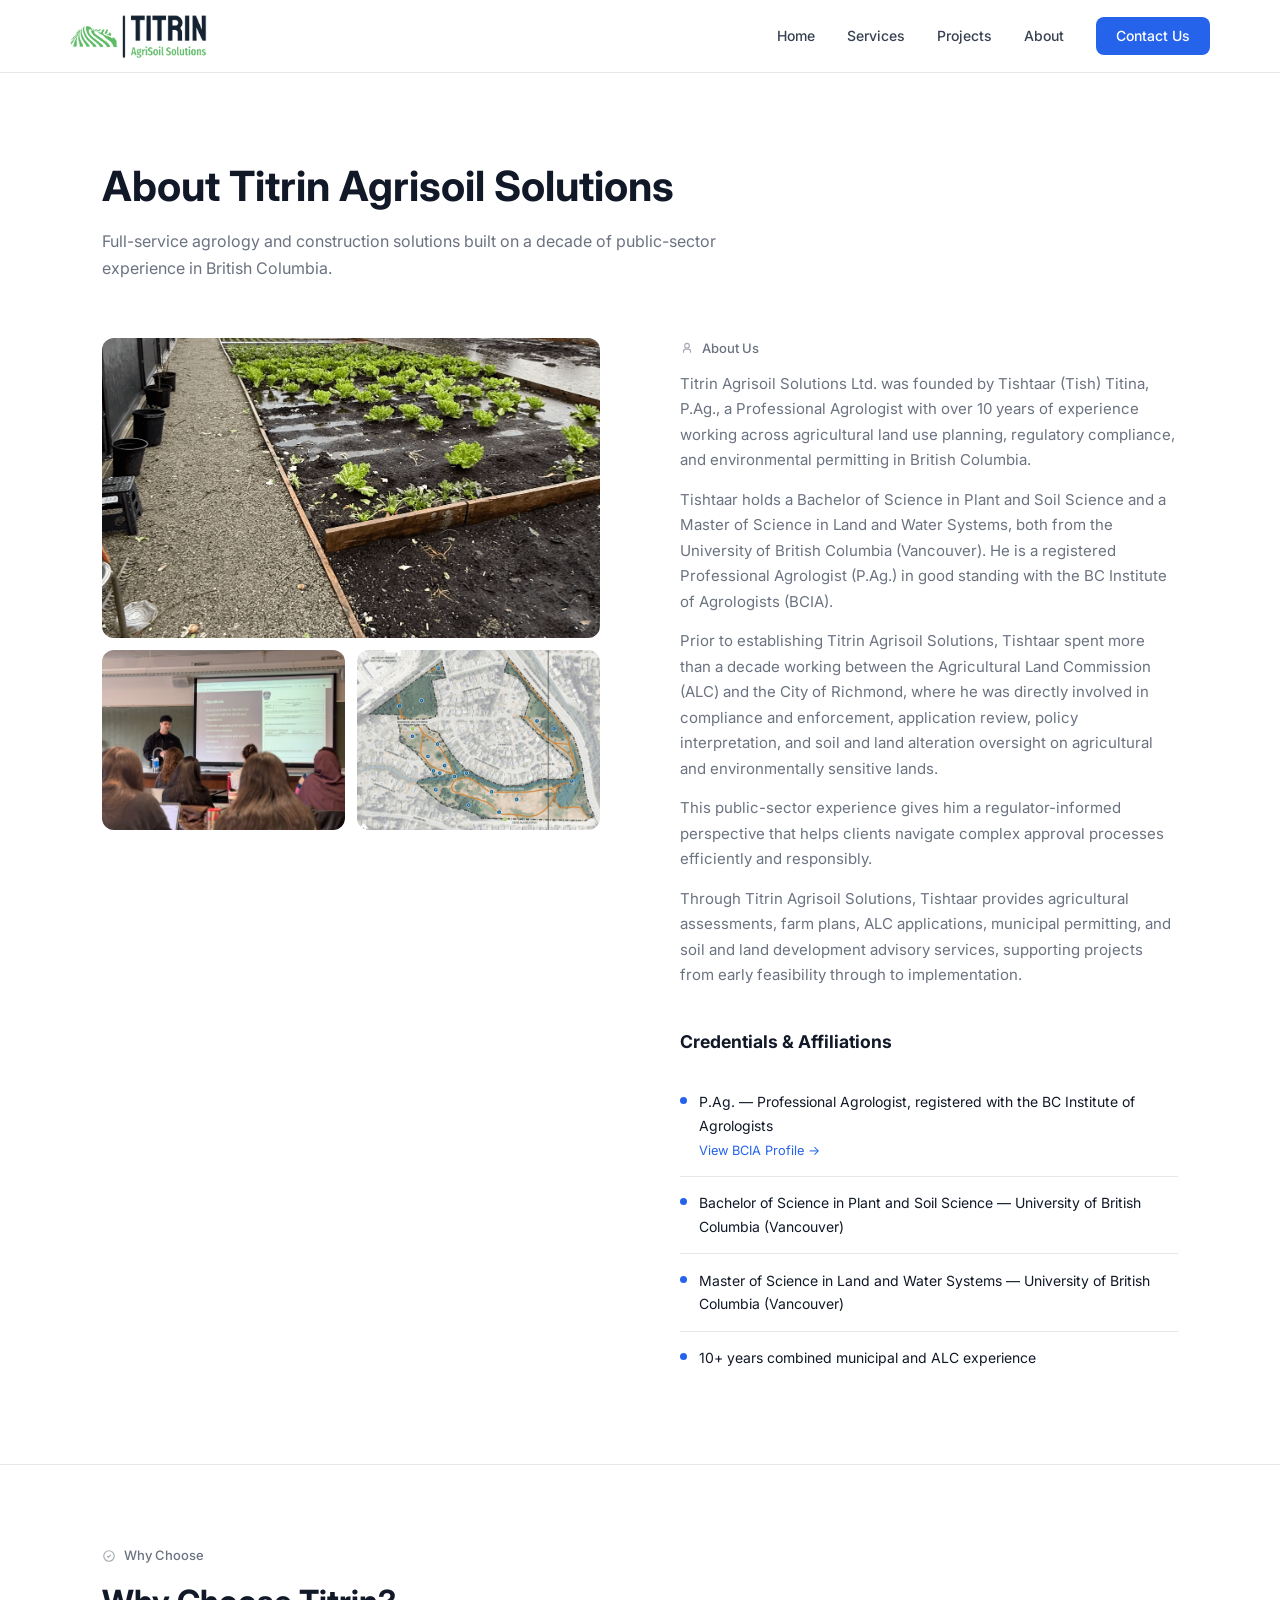
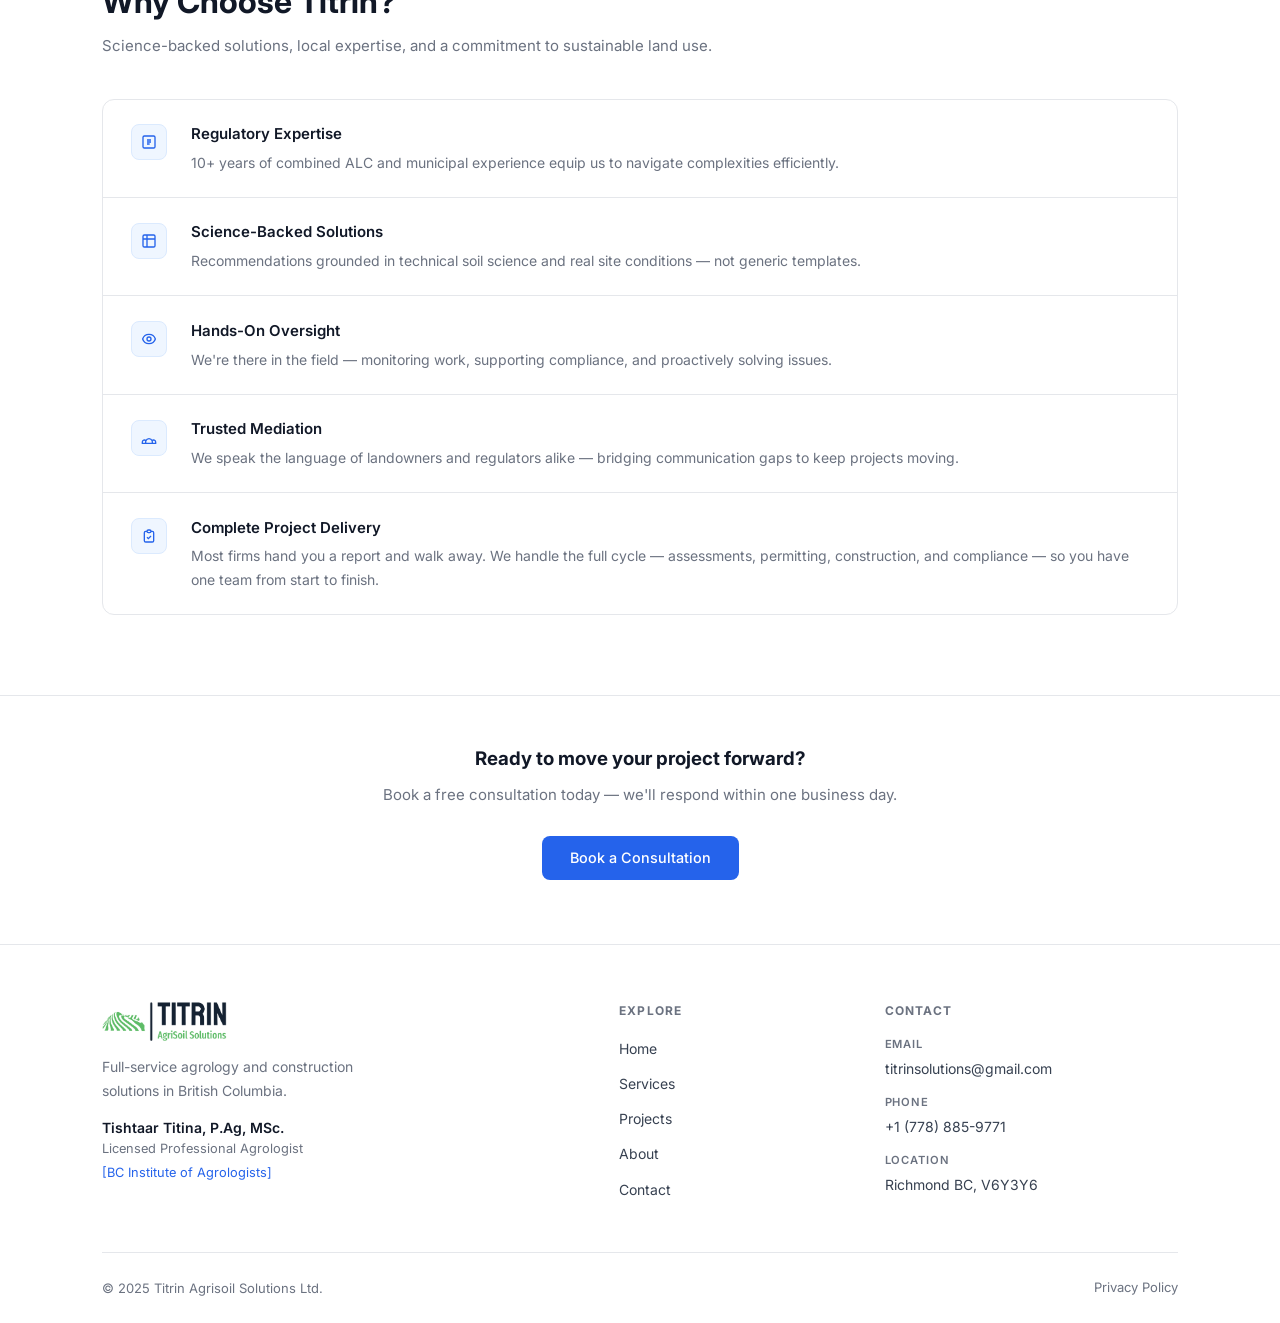
==== about.html @ f0609728 "Initial website build - faithful Framer recreation" ====
<!DOCTYPE html>
<html lang="en">
<head>
  <meta charset="UTF-8"/>
  <meta name="viewport" content="width=device-width, initial-scale=1.0"/>
  <title>About — Titrin Agrisoil Solutions</title>
  <meta name="description" content="Titrin Agrisoil Solutions was founded by Tishtaar (Tish) Titina, P.Ag. — a Professional Agrologist with 10+ years at the ALC and City of Richmond."/>
  <link rel="canonical" href="https://titrin.com/about"/>
  <link rel="stylesheet" href="styles/main.css"/>
  <link rel="icon" type="image/png" href="public/images/logo.png"/>
</head>
<body>

<nav class="nav-wrap">
  <div class="nav-inner">
    <a href="index.html" class="nav-logo"><img src="public/images/logo.png" alt="Titrin AgriSoil Solutions"/></a>
    <ul class="nav-links">
      <li><a href="index.html">Home</a></li>
      <li><a href="index.html#services">Services</a></li>
      <li><a href="projects.html">Projects</a></li>
      <li><a href="about.html">About</a></li>
      <li><a href="contact.html" class="btn-nav">Contact Us</a></li>
    </ul>
    <div class="hamburger" onclick="toggleNav()"><span></span><span></span><span></span></div>
  </div>
</nav>
<div class="mobile-nav" id="mobileNav">
  <button class="mobile-close" onclick="toggleNav()">✕</button>
  <a href="index.html" onclick="toggleNav()">Home</a>
  <a href="index.html#services" onclick="toggleNav()">Services</a>
  <a href="projects.html" onclick="toggleNav()">Projects</a>
  <a href="about.html" onclick="toggleNav()">About</a>
  <a href="contact.html" onclick="toggleNav()">Contact Us</a>
</div>

<section class="about-hero">
  <div class="container">
    <h1 class="fade-up" style="font-size:clamp(1.75rem,4vw,2.6rem);font-weight:700;margin-bottom:0.5rem;">About Titrin Agrisoil Solutions</h1>
    <p class="fade-up" style="font-size:1rem;max-width:640px;margin-bottom:3.5rem;">Full-service agrology and construction solutions built on a decade of public-sector experience in British Columbia.</p>
    <div class="about-grid">
      <div class="about-photos fade-up">
        <div class="aphoto-main"><img src="public/images/about-tish.png" alt="Tishtaar Titina presenting"/></div>
        <div class="aphoto-sub"><img src="public/images/about-field.webp" alt="Field agrology work"/></div>
        <div class="aphoto-sub"><img src="public/images/project-colwood.png" alt="Agricultural land assessment"/></div>
      </div>
      <div class="about-txt fade-up">
        <div class="section-label" style="margin-bottom:0.75rem;">
          <svg viewBox="0 0 24 24" fill="none" stroke="currentColor" stroke-width="2" style="width:14px;height:14px;"><circle cx="12" cy="8" r="4"/><path d="M6 20v-2a4 4 0 014-4h4a4 4 0 014 4v2"/></svg>
          About Us
        </div>
        <p>Titrin Agrisoil Solutions Ltd. was founded by Tishtaar (Tish) Titina, P.Ag., a Professional Agrologist with over 10 years of experience working across agricultural land use planning, regulatory compliance, and environmental permitting in British Columbia.</p>
        <p>Tishtaar holds a Bachelor of Science in Plant and Soil Science and a Master of Science in Land and Water Systems, both from the University of British Columbia (Vancouver). He is a registered Professional Agrologist (P.Ag.) in good standing with the BC Institute of Agrologists (BCIA).</p>
        <p>Prior to establishing Titrin Agrisoil Solutions, Tishtaar spent more than a decade working between the Agricultural Land Commission (ALC) and the City of Richmond, where he was directly involved in compliance and enforcement, application review, policy interpretation, and soil and land alteration oversight on agricultural and environmentally sensitive lands.</p>
        <p>This public-sector experience gives him a regulator-informed perspective that helps clients navigate complex approval processes efficiently and responsibly.</p>
        <p>Through Titrin Agrisoil Solutions, Tishtaar provides agricultural assessments, farm plans, ALC applications, municipal permitting, and soil and land development advisory services, supporting projects from early feasibility through to implementation.</p>
        <div class="cred-block">
          <h3>Credentials &amp; Affiliations</h3>
          <div class="cred-item"><div class="cred-dot"></div><div><p>P.Ag. — Professional Agrologist, registered with the BC Institute of Agrologists</p><a href="https://www.bcia.com/user/2788" target="_blank">View BCIA Profile →</a></div></div>
          <div class="cred-item"><div class="cred-dot"></div><p>Bachelor of Science in Plant and Soil Science — University of British Columbia (Vancouver)</p></div>
          <div class="cred-item"><div class="cred-dot"></div><p>Master of Science in Land and Water Systems — University of British Columbia (Vancouver)</p></div>
          <div class="cred-item"><div class="cred-dot"></div><p>10+ years combined municipal and ALC experience</p></div>
        </div>
      </div>
    </div>
  </div>
</section>

<!-- WHY CHOOSE -->
<section class="section why-bg" style="border-top:1px solid var(--border);">
  <div class="container">
    <div class="section-label fade-up"><svg viewBox="0 0 24 24" fill="none" stroke="currentColor" stroke-width="2" style="width:14px;height:14px;"><path d="M9 12l2 2 4-4m6 2a9 9 0 11-18 0 9 9 0 0118 0z"/></svg>Why Choose</div>
    <h2 class="fade-up" style="font-size:clamp(1.5rem,3vw,2rem);font-weight:700;margin-top:0.4rem;">Why Choose Titrin?</h2>
    <p class="fade-up" style="margin-top:0.4rem;">Science-backed solutions, local expertise, and a commitment to sustainable land use.</p>
    <div class="why-list fade-up">
      <div class="why-item"><div class="why-icon"><svg viewBox="0 0 24 24" fill="none" stroke="currentColor" stroke-width="2"><rect x="3" y="3" width="18" height="18" rx="2"/><path d="M9 9h6M9 12h6M9 15h4"/></svg></div><div><h3>Regulatory Expertise</h3><p>10+ years of combined ALC and municipal experience equip us to navigate complexities efficiently.</p></div></div>
      <div class="why-item"><div class="why-icon"><svg viewBox="0 0 24 24" fill="none" stroke="currentColor" stroke-width="2"><path d="M9 3H5a2 2 0 00-2 2v4m6-6h10a2 2 0 012 2v4M9 3v18m0 0h10a2 2 0 002-2V9M9 21H5a2 2 0 01-2-2V9m0 0h18"/></svg></div><div><h3>Science-Backed Solutions</h3><p>Recommendations grounded in technical soil science and real site conditions — not generic templates.</p></div></div>
      <div class="why-item"><div class="why-icon"><svg viewBox="0 0 24 24" fill="none" stroke="currentColor" stroke-width="2"><path d="M15 12a3 3 0 11-6 0 3 3 0 016 0z"/><path d="M2.458 12C3.732 7.943 7.523 5 12 5c4.478 0 8.268 2.943 9.542 7-1.274 4.057-5.064 7-9.542 7-4.477 0-8.268-2.943-9.542-7z"/></svg></div><div><h3>Hands-On Oversight</h3><p>We're there in the field — monitoring work, supporting compliance, and proactively solving issues.</p></div></div>
      <div class="why-item"><div class="why-icon"><svg viewBox="0 0 24 24" fill="none" stroke="currentColor" stroke-width="2"><path d="M17 20h5v-2a3 3 0 00-5.356-1.857M17 20H7m10 0v-2c0-.656-.126-1.283-.356-1.857M7 20H2v-2a3 3 0 015.356-1.857M7 20v-2c0-.656.126-1.283.356-1.857m0 0a5.002 5.002 0 019.288 0"/></svg></div><div><h3>Trusted Mediation</h3><p>We speak the language of landowners and regulators alike — bridging communication gaps to keep projects moving.</p></div></div>
      <div class="why-item"><div class="why-icon"><svg viewBox="0 0 24 24" fill="none" stroke="currentColor" stroke-width="2"><path d="M9 5H7a2 2 0 00-2 2v12a2 2 0 002 2h10a2 2 0 002-2V7a2 2 0 00-2-2h-2M9 5a2 2 0 002 2h2a2 2 0 002-2M9 5a2 2 0 012-2h2a2 2 0 012 2m-6 9l2 2 4-4"/></svg></div><div><h3>Complete Project Delivery</h3><p>Most firms hand you a report and walk away. We handle the full cycle — assessments, permitting, construction, and compliance — so you have one team from start to finish.</p></div></div>
    </div>
  </div>
</section>

<section class="section" style="padding-top:3rem;padding-bottom:4rem;text-align:center;border-top:1px solid var(--border);">
  <div class="container fade-up">
    <h3 style="font-weight:700;margin-bottom:0.5rem;">Ready to move your project forward?</h3>
    <p style="margin-bottom:1.75rem;">Book a free consultation today — we'll respond within one business day.</p>
    <a href="contact.html" class="btn btn-primary">Book a Consultation</a>
  </div>
</section>

<footer class="footer">
  <div class="container">
    <div class="footer-inner"><div class="footer-brand"><img src="public/images/logo.png" alt="Titrin" class="footer-logo"/><p>Full-service agrology and construction solutions in British Columbia.</p><div class="footer-name">Tishtaar Titina, P.Ag, MSc.</div><div class="footer-cred">Licensed Professional Agrologist</div><a href="https://www.bcia.com/user/2788" target="_blank" class="footer-bcia">[BC Institute of Agrologists]</a></div><div class="footer-col"><h4>Explore</h4><ul><li><a href="index.html">Home</a></li><li><a href="index.html#services">Services</a></li><li><a href="projects.html">Projects</a></li><li><a href="about.html">About</a></li><li><a href="contact.html">Contact</a></li></ul></div><div class="footer-col"><h4>Contact</h4><div class="footer-contact-item"><small>Email</small><a href="mailto:titrinsolutions@gmail.com">titrinsolutions@gmail.com</a></div><div class="footer-contact-item"><small>Phone</small><a href="tel:+17788859771">+1 (778) 885-9771</a></div><div class="footer-contact-item"><small>Location</small><span>Richmond BC, V6Y3Y6</span></div></div></div>
    <div class="footer-bottom"><p>© 2025 Titrin Agrisoil Solutions Ltd.</p><a href="privacy-policy.html">Privacy Policy</a></div>
  </div>
</footer>

<script>
function toggleNav(){document.getElementById('mobileNav').classList.toggle('open');}
const obs=new IntersectionObserver(e=>{e.forEach(el=>{if(el.isIntersecting){el.target.classList.add('in');obs.unobserve(el.target);}});},{threshold:0.07});
document.querySelectorAll('.fade-up').forEach(el=>obs.observe(el));
</script>
</body>
</html>
---- styles/main.css ----
@import url('https://fonts.googleapis.com/css2?family=Inter:wght@300;400;500;600;700&family=Playfair+Display:wght@600;700&display=swap');

*, *::before, *::after { box-sizing: border-box; margin: 0; padding: 0; }

:root {
  --blue:       #2563EB;
  --blue-light: #EFF6FF;
  --blue-mid:   #DBEAFE;
  --bg:         #FFFFFF;
  --bg2:        #F8F9FA;
  --bg3:        #F1F5F9;
  --border:     #E5E7EB;
  --text:       #111827;
  --muted:      #6B7280;
  --label:      #374151;
  --tag-dev:    #2563EB;
  --tag-ag:     #16A34A;
  --tag-rem:    #D97706;
  --tag-mun:    #7C3AED;
  --radius:     12px;
  --shadow:     0 1px 3px rgba(0,0,0,0.08), 0 1px 2px rgba(0,0,0,0.04);
  --shadow-nav: 0 2px 12px rgba(0,0,0,0.08);
  --max-w:      1140px;
  --font:       'Inter', system-ui, sans-serif;
  --font-serif: 'Playfair Display', Georgia, serif;
}

html { scroll-behavior: smooth; }
body { background: var(--bg); color: var(--text); font-family: var(--font); font-weight: 400; line-height: 1.6; -webkit-font-smoothing: antialiased; overflow-x: hidden; }
a { color: inherit; text-decoration: none; }
img { max-width: 100%; display: block; }
ul { list-style: none; }
p { color: var(--muted); font-size: 0.9375rem; line-height: 1.7; }

.container { max-width: var(--max-w); margin: 0 auto; padding: 0 2rem; }
.section { padding: 5rem 0; }

/* ── NAV ── */
.nav-wrap {
  position: sticky; top: 0; z-index: 200;
  padding: 0.875rem 1.5rem;
  background: rgba(255,255,255,0.9); backdrop-filter: blur(12px);
  border-bottom: 1px solid var(--border);
}
.nav-inner {
  max-width: var(--max-w); margin: 0 auto;
  display: flex; align-items: center; justify-content: space-between;
}
.nav-logo img { height: 44px; width: auto; }
.nav-links { display: flex; align-items: center; gap: 2rem; }
.nav-links a { font-size: 0.875rem; font-weight: 500; color: var(--label); transition: color .15s; }
.nav-links a:hover { color: var(--blue); }
.btn-nav {
  background: var(--blue); color: #fff !important;
  padding: 0.5rem 1.25rem; border-radius: 8px;
  font-size: 0.875rem; font-weight: 500;
  transition: background .15s, transform .15s;
  display: inline-flex; align-items: center; gap: 0.4rem;
}
.btn-nav:hover { background: #1D4ED8; transform: translateY(-1px); }

.hamburger { display: none; flex-direction: column; gap: 5px; cursor: pointer; padding: 4px; }
.hamburger span { display: block; width: 20px; height: 2px; background: var(--text); border-radius: 2px; }

.mobile-nav {
  display: none; position: fixed; inset: 0; z-index: 300;
  background: #fff; padding: 5rem 2rem 2rem;
  flex-direction: column; gap: 1.75rem;
  border-top: 1px solid var(--border);
}
.mobile-nav.open { display: flex; }
.mobile-nav a { font-size: 1.25rem; font-weight: 500; color: var(--text); }
.mobile-close { position: absolute; top: 1rem; right: 1.5rem; font-size: 1.5rem; cursor: pointer; background: none; border: none; color: var(--text); }

/* ── HERO ── */
.hero {
  position: relative;
  min-height: 92vh;
  display: flex; flex-direction: column;
  overflow: hidden;
}
.hero-img {
  position: absolute; inset: 0;
  width: 100%; height: 100%; object-fit: cover; object-position: center 30%;
  z-index: 0;
}
.hero-overlay {
  position: absolute; inset: 0; z-index: 1;
  background: linear-gradient(
    180deg,
    rgba(255,255,255,0.92) 0%,
    rgba(255,255,255,0.75) 30%,
    rgba(255,255,255,0.1) 60%,
    rgba(0,0,0,0.15) 100%
  );
}
.hero-content {
  position: relative; z-index: 2;
  text-align: center;
  padding: 5rem 1.5rem 3rem;
  max-width: 760px; margin: 0 auto;
}
.hero-content h1 {
  font-size: clamp(2rem, 4.5vw, 3.25rem);
  font-weight: 700; color: var(--text);
  line-height: 1.18; margin-bottom: 1rem;
  letter-spacing: -0.02em;
}
.hero-content p {
  font-size: 1.0625rem; color: #374151;
  max-width: 560px; margin: 0 auto 2.5rem;
}
.hero-logos {
  position: relative; z-index: 2;
  display: flex; align-items: center; justify-content: center;
  gap: 2rem; padding: 0 1.5rem 2rem;
  flex-wrap: wrap;
}
.hero-logos img { height: 28px; width: auto; object-fit: contain; }
.hero-logos .sep { color: #CBD5E1; font-size: 1.25rem; }
.hero-cta-wrap {
  position: relative; z-index: 2;
  margin-top: auto; padding-bottom: 3rem;
  display: flex; justify-content: center;
}

/* ── BUTTONS ── */
.btn {
  display: inline-flex; align-items: center; gap: 0.4rem;
  padding: 0.65rem 1.75rem; border-radius: 8px;
  font-family: var(--font); font-size: 0.9rem; font-weight: 500;
  cursor: pointer; border: none; transition: all .15s;
}
.btn-primary { background: var(--blue); color: #fff; }
.btn-primary:hover { background: #1D4ED8; transform: translateY(-1px); box-shadow: 0 4px 12px rgba(37,99,235,0.35); }
.btn-outline { background: transparent; color: var(--text); border: 1px solid var(--border); }
.btn-outline:hover { border-color: var(--blue); color: var(--blue); }

/* ── WHO WE HELP / SECTION LABELS ── */
.section-label {
  display: flex; align-items: center; gap: 0.5rem;
  font-size: 0.8125rem; font-weight: 500; color: var(--muted);
  margin-bottom: 0.6rem;
}
.section-label svg { width: 14px; height: 14px; opacity: 0.6; }

.who-section { padding: 3.5rem 0 2rem; }
.who-section p { font-size: 0.9375rem; max-width: 680px; }

/* ── SERVICES ── */
.services-grid {
  display: grid; grid-template-columns: repeat(3, 1fr); gap: 1.25rem;
  margin-top: 2.5rem;
}
.svc-card {
  background: var(--bg2); border: 1px solid var(--border);
  border-radius: var(--radius); padding: 1.75rem;
  display: flex; flex-direction: column;
  transition: box-shadow .2s, transform .2s;
}
.svc-card:hover { box-shadow: var(--shadow-nav); transform: translateY(-2px); }
.svc-card h3 { font-size: 1rem; font-weight: 600; color: var(--text); margin-bottom: 0.6rem; }
.svc-card p { font-size: 0.875rem; flex: 1; }
.svc-del {
  margin-top: 1.25rem;
  display: flex; align-items: center; justify-content: space-between;
  background: #fff; border: 1px solid var(--border); border-radius: 6px;
  padding: 0.45rem 0.85rem;
  font-size: 0.8125rem; font-weight: 500; color: var(--label);
  cursor: pointer; transition: background .15s;
}
.svc-del:hover { background: var(--bg2); }
.svc-del-arrow { font-size: 0.7rem; color: var(--muted); }

/* ── WHY CHOOSE ── */
.why-bg { background: var(--bg); }
.why-list {
  display: flex; flex-direction: column;
  border: 1px solid var(--border); border-radius: var(--radius);
  overflow: hidden; margin-top: 2.5rem;
}
.why-item {
  display: grid; grid-template-columns: 44px 1fr;
  gap: 1rem; align-items: start;
  padding: 1.4rem 1.75rem;
  border-bottom: 1px solid var(--border);
  transition: background .15s;
}
.why-item:last-child { border-bottom: none; }
.why-item:hover { background: var(--bg2); }
.why-icon {
  width: 36px; height: 36px; border-radius: 8px;
  background: var(--blue-light); border: 1px solid var(--blue-mid);
  display: flex; align-items: center; justify-content: center;
  flex-shrink: 0; margin-top: 0.15rem;
}
.why-icon svg { width: 16px; height: 16px; color: var(--blue); }
.why-item h3 { font-size: 0.9375rem; font-weight: 600; color: var(--text); margin-bottom: 0.3rem; }
.why-item p { font-size: 0.875rem; }

/* ── PROJECTS ── */
.proj-header { display: flex; justify-content: space-between; align-items: flex-end; margin-bottom: 2.5rem; }
.proj-grid { display: grid; grid-template-columns: repeat(3, 1fr); gap: 1.25rem; }
.proj-card {
  background: var(--bg); border: 1px solid var(--border); border-radius: var(--radius);
  overflow: hidden; transition: box-shadow .2s, transform .2s; cursor: pointer;
}
.proj-card:hover { box-shadow: var(--shadow-nav); transform: translateY(-2px); }
.proj-img-wrap { overflow: hidden; height: 200px; }
.proj-img { width: 100%; height: 100%; object-fit: cover; transition: transform .4s; }
.proj-card:hover .proj-img { transform: scale(1.04); }
.proj-body { padding: 1.25rem; }
.proj-client { font-size: 0.75rem; font-weight: 600; color: var(--muted); text-transform: uppercase; letter-spacing: 0.06em; margin-bottom: 0.2rem; }
.proj-body h3 { font-size: 0.9375rem; font-weight: 600; color: var(--text); margin-bottom: 0.5rem; }
.proj-body p { font-size: 0.8125rem; line-height: 1.6; }
.proj-tag {
  display: inline-block; margin-top: 0.75rem;
  font-size: 0.6875rem; font-weight: 600; letter-spacing: 0.05em; text-transform: uppercase;
  padding: 0.2rem 0.65rem; border-radius: 100px;
}
.tag-dev { background: #DBEAFE; color: #1D4ED8; }
.tag-ag  { background: #DCFCE7; color: #15803D; }
.tag-rem { background: #FEF3C7; color: #B45309; }
.tag-mun { background: #EDE9FE; color: #6D28D9; }
.view-all-link {
  display: flex; align-items: center; justify-content: center;
  gap: 0.3rem; margin-top: 2.5rem;
  font-size: 0.9rem; font-weight: 500; color: var(--blue);
  padding: 0.65rem 0; border-top: 1px solid var(--border);
  transition: gap .15s;
}
.view-all-link:hover { gap: 0.6rem; }

/* ── STEPS ── */
.steps-bg { background: var(--bg); }
.steps-section { text-align: center; }
.steps-section h2 { font-family: var(--font-serif); font-size: clamp(1.6rem, 3vw, 2.2rem); font-weight: 700; margin-bottom: 0.5rem; }
.steps-grid {
  display: grid; grid-template-columns: repeat(3, 1fr); gap: 2rem;
  margin: 3rem 0 3.5rem; position: relative;
}
.steps-grid::before {
  content: ''; position: absolute; top: 35px;
  left: calc(16.7% + 20px); right: calc(16.7% + 20px);
  height: 1px; background: var(--border); z-index: 0;
}
.step { display: flex; flex-direction: column; align-items: center; position: relative; z-index: 1; padding: 0 0.5rem; }
.step-icon {
  width: 70px; height: 70px; border-radius: 50%;
  background: var(--blue-light); border: 1px solid var(--blue-mid);
  display: flex; align-items: center; justify-content: center;
  margin-bottom: 1.25rem; flex-shrink: 0;
}
.step-icon svg { width: 28px; height: 28px; color: var(--blue); }
.step h3 { font-size: 0.9375rem; font-weight: 600; color: var(--text); margin-bottom: 0.4rem; }
.step p { font-size: 0.875rem; }
.cta-row { text-align: center; }
.cta-row em { display: block; font-style: italic; font-size: 0.9375rem; color: var(--muted); margin-bottom: 0.5rem; }
.cta-row p { display: inline; font-size: 0.9rem; margin-right: 0.4rem; }

/* ── FOOTER ── */
.footer {
  background: var(--bg); border-top: 1px solid var(--border);
  padding: 3.5rem 0 1.5rem;
}
.footer-inner { display: grid; grid-template-columns: 2.2fr 1fr 1.4fr; gap: 3.5rem; margin-bottom: 2.5rem; }
.footer-logo { height: 40px; margin-bottom: 0.9rem; }
.footer-brand p { font-size: 0.875rem; max-width: 260px; margin-bottom: 0.9rem; }
.footer-name { font-size: 0.875rem; font-weight: 600; color: var(--text); }
.footer-cred { font-size: 0.8rem; color: var(--muted); }
.footer-bcia { font-size: 0.8rem; color: var(--blue); display: block; margin-top: 0.2rem; }
.footer-col h4 { font-size: 0.75rem; font-weight: 700; text-transform: uppercase; letter-spacing: 0.1em; color: var(--muted); margin-bottom: 1rem; }
.footer-col li { margin-bottom: 0.6rem; }
.footer-col li a { font-size: 0.875rem; color: var(--label); transition: color .15s; }
.footer-col li a:hover { color: var(--blue); }
.footer-contact-item { margin-bottom: 0.75rem; }
.footer-contact-item small { font-size: 0.7rem; text-transform: uppercase; letter-spacing: 0.08em; color: var(--muted); font-weight: 600; display: block; margin-bottom: 0.15rem; }
.footer-contact-item a, .footer-contact-item span { font-size: 0.875rem; color: var(--label); }
.footer-bottom { padding-top: 1.5rem; border-top: 1px solid var(--border); display: flex; justify-content: space-between; align-items: center; }
.footer-bottom p { font-size: 0.8125rem; color: var(--muted); }
.footer-bottom a { font-size: 0.8125rem; color: var(--muted); transition: color .15s; }
.footer-bottom a:hover { color: var(--blue); }

/* ── PAGE HERO (Projects) ── */
.page-hero {
  position: relative; height: 320px;
  display: flex; align-items: center; justify-content: center;
  overflow: hidden; text-align: center;
}
.page-hero img { position: absolute; inset: 0; width: 100%; height: 100%; object-fit: cover; object-position: center 40%; }
.page-hero-ov { position: absolute; inset: 0; background: rgba(0,0,0,0.52); }
.page-hero-txt { position: relative; z-index: 2; padding: 0 1.5rem; }
.page-hero-txt h1 { font-size: clamp(1.8rem, 4vw, 2.8rem); font-weight: 700; color: #fff; margin-bottom: 0.6rem; }
.page-hero-txt p { color: rgba(255,255,255,0.75); max-width: 600px; margin: 0 auto; }

/* ── PROJECTS PAGE FULL LIST ── */
.proj-list { display: flex; flex-direction: column; gap: 0; }
.proj-full {
  display: grid; grid-template-columns: 420px 1fr; gap: 3rem; align-items: start;
  padding: 3rem 0; border-bottom: 1px solid var(--border);
}
.proj-full:first-child { padding-top: 0; }
.proj-full:last-child { border-bottom: none; }
.proj-full-img { border-radius: var(--radius); overflow: hidden; }
.proj-full-img img { width: 100%; height: 300px; object-fit: cover; }
.proj-full-body .proj-tag { margin-bottom: 0.75rem; margin-top: 0; }
.proj-full-body h2 { font-size: 1.4rem; font-weight: 700; color: var(--text); margin-bottom: 0.75rem; }
.proj-full-body > p { margin-bottom: 1.25rem; }
.proj-role-label { font-size: 0.75rem; font-weight: 700; text-transform: uppercase; letter-spacing: 0.1em; color: var(--muted); margin-bottom: 0.4rem; display: block; margin-top: 1rem; }
.proj-role-text { font-size: 0.875rem; color: var(--muted); margin-bottom: 0; }
.proj-del-label { font-size: 0.75rem; font-weight: 700; text-transform: uppercase; letter-spacing: 0.1em; color: var(--muted); margin: 1rem 0 0.5rem; display: block; }
.del-list li { font-size: 0.8125rem; color: var(--muted); padding: 0.3rem 0 0.3rem 1rem; border-bottom: 1px solid var(--border); position: relative; }
.del-list li::before { content: '—'; position: absolute; left: 0; color: var(--blue); font-size: 0.7rem; top: 0.38rem; }

/* ── ABOUT ── */
.about-hero { padding: 5rem 0; }
.about-grid { display: grid; grid-template-columns: 1fr 1fr; gap: 5rem; align-items: start; }
.about-photos { display: grid; grid-template-columns: 1fr 1fr; gap: 0.75rem; }
.aphoto-main { grid-column: span 2; border-radius: var(--radius); overflow: hidden; }
.aphoto-main img { width: 100%; height: 300px; object-fit: cover; }
.aphoto-sub { border-radius: var(--radius); overflow: hidden; }
.aphoto-sub img { width: 100%; height: 180px; object-fit: cover; }
.about-txt h1 { font-size: clamp(1.75rem, 3.5vw, 2.5rem); font-weight: 700; margin-bottom: 1.25rem; line-height: 1.2; }
.about-txt p { margin-bottom: 0.875rem; }
.cred-block { margin-top: 2.5rem; }
.cred-block h3 { font-size: 1.1rem; font-weight: 700; margin-bottom: 1.25rem; }
.cred-item { display: flex; gap: 0.75rem; align-items: flex-start; padding: 0.9rem 0; border-bottom: 1px solid var(--border); }
.cred-item:last-child { border-bottom: none; }
.cred-dot { width: 7px; height: 7px; border-radius: 50%; background: var(--blue); margin-top: 0.45rem; flex-shrink: 0; }
.cred-item p { font-size: 0.875rem; color: var(--text); margin: 0; }
.cred-item a { color: var(--blue); font-size: 0.8rem; display: block; margin-top: 0.2rem; }

/* ── CONTACT ── */
.contact-pg { padding: 5rem 0; }
.contact-hero-row { display: grid; grid-template-columns: 1fr 1fr; gap: 4rem; align-items: start; margin-bottom: 4rem; }
.contact-hero-txt h1 { font-size: clamp(1.75rem, 3vw, 2.4rem); font-weight: 700; margin-bottom: 0.75rem; }
.contact-hero-txt p { font-size: 0.9375rem; }
.contact-hero-img { border-radius: var(--radius); overflow: hidden; }
.contact-hero-img img { width: 100%; height: 280px; object-fit: cover; }
.contact-form-row { display: grid; grid-template-columns: 1fr 1fr; gap: 4rem; align-items: start; }
.contact-form-side h2 { font-size: 1.2rem; font-weight: 700; margin-bottom: 0.4rem; }
.contact-form-side > p { margin-bottom: 1.75rem; font-size: 0.875rem; }
.fg { margin-bottom: 0.875rem; }
.fg input, .fg textarea, .fg select {
  width: 100%; padding: 0.7rem 0.9rem;
  background: var(--bg2); border: 1px solid var(--border);
  border-radius: 7px; color: var(--text);
  font-family: var(--font); font-size: 0.875rem;
  transition: border-color .15s;
  appearance: none;
}
.fg input:focus, .fg textarea:focus, .fg select:focus { outline: none; border-color: var(--blue); background: #fff; }
.fg textarea { height: 100px; resize: vertical; }
.fg input::placeholder, .fg textarea::placeholder { color: #9CA3AF; }
.fg select option { background: #fff; }
.contact-info-side h2 { font-size: 1.2rem; font-weight: 700; margin-bottom: 1.5rem; }
.contact-info-side > p { margin-bottom: 1.5rem; font-size: 0.875rem; }
.cmeth {
  display: flex; align-items: center; gap: 1rem;
  padding: 1rem 1.1rem; border: 1px solid var(--border);
  border-radius: var(--radius); margin-bottom: 0.75rem;
  transition: border-color .15s;
}
.cmeth:hover { border-color: var(--blue); }
.cmeth-icon {
  width: 36px; height: 36px; border-radius: 8px;
  background: var(--blue-light); border: 1px solid var(--blue-mid);
  display: flex; align-items: center; justify-content: center; flex-shrink: 0;
}
.cmeth-icon svg { width: 16px; height: 16px; color: var(--blue); }
.cmeth-info small { font-size: 0.7rem; text-transform: uppercase; letter-spacing: 0.08em; color: var(--muted); font-weight: 600; display: block; }
.cmeth-info p { font-size: 0.9rem; color: var(--text); margin: 0.1rem 0 0.25rem; }
.cmeth-info a { font-size: 0.8rem; color: var(--blue); }

/* ── FADE-IN ── */
.fade-up { opacity: 0; transform: translateY(20px); transition: opacity .55s ease, transform .55s ease; }
.fade-up.in { opacity: 1; transform: none; }

/* ── RESPONSIVE ── */
@media (max-width: 1024px) {
  .services-grid { grid-template-columns: 1fr 1fr; }
  .proj-grid { grid-template-columns: 1fr 1fr; }
  .proj-full { grid-template-columns: 1fr; }
  .proj-full-img img { height: 240px; }
  .footer-inner { grid-template-columns: 1fr 1fr; gap: 2rem; }
  .about-grid { grid-template-columns: 1fr; gap: 3rem; }
  .contact-form-row { grid-template-columns: 1fr; }
  .contact-hero-row { grid-template-columns: 1fr; }
}

@media (max-width: 768px) {
  .nav-links { display: none; }
  .hamburger { display: flex; }
  .services-grid { grid-template-columns: 1fr; }
  .proj-grid { grid-template-columns: 1fr; }
  .steps-grid { grid-template-columns: 1fr; }
  .steps-grid::before { display: none; }
  .footer-inner { grid-template-columns: 1fr; }
  .footer-bottom { flex-direction: column; gap: 0.5rem; text-align: center; }
  .proj-header { flex-direction: column; align-items: flex-start; gap: 1rem; }
  .page-hero { height: 240px; }
}
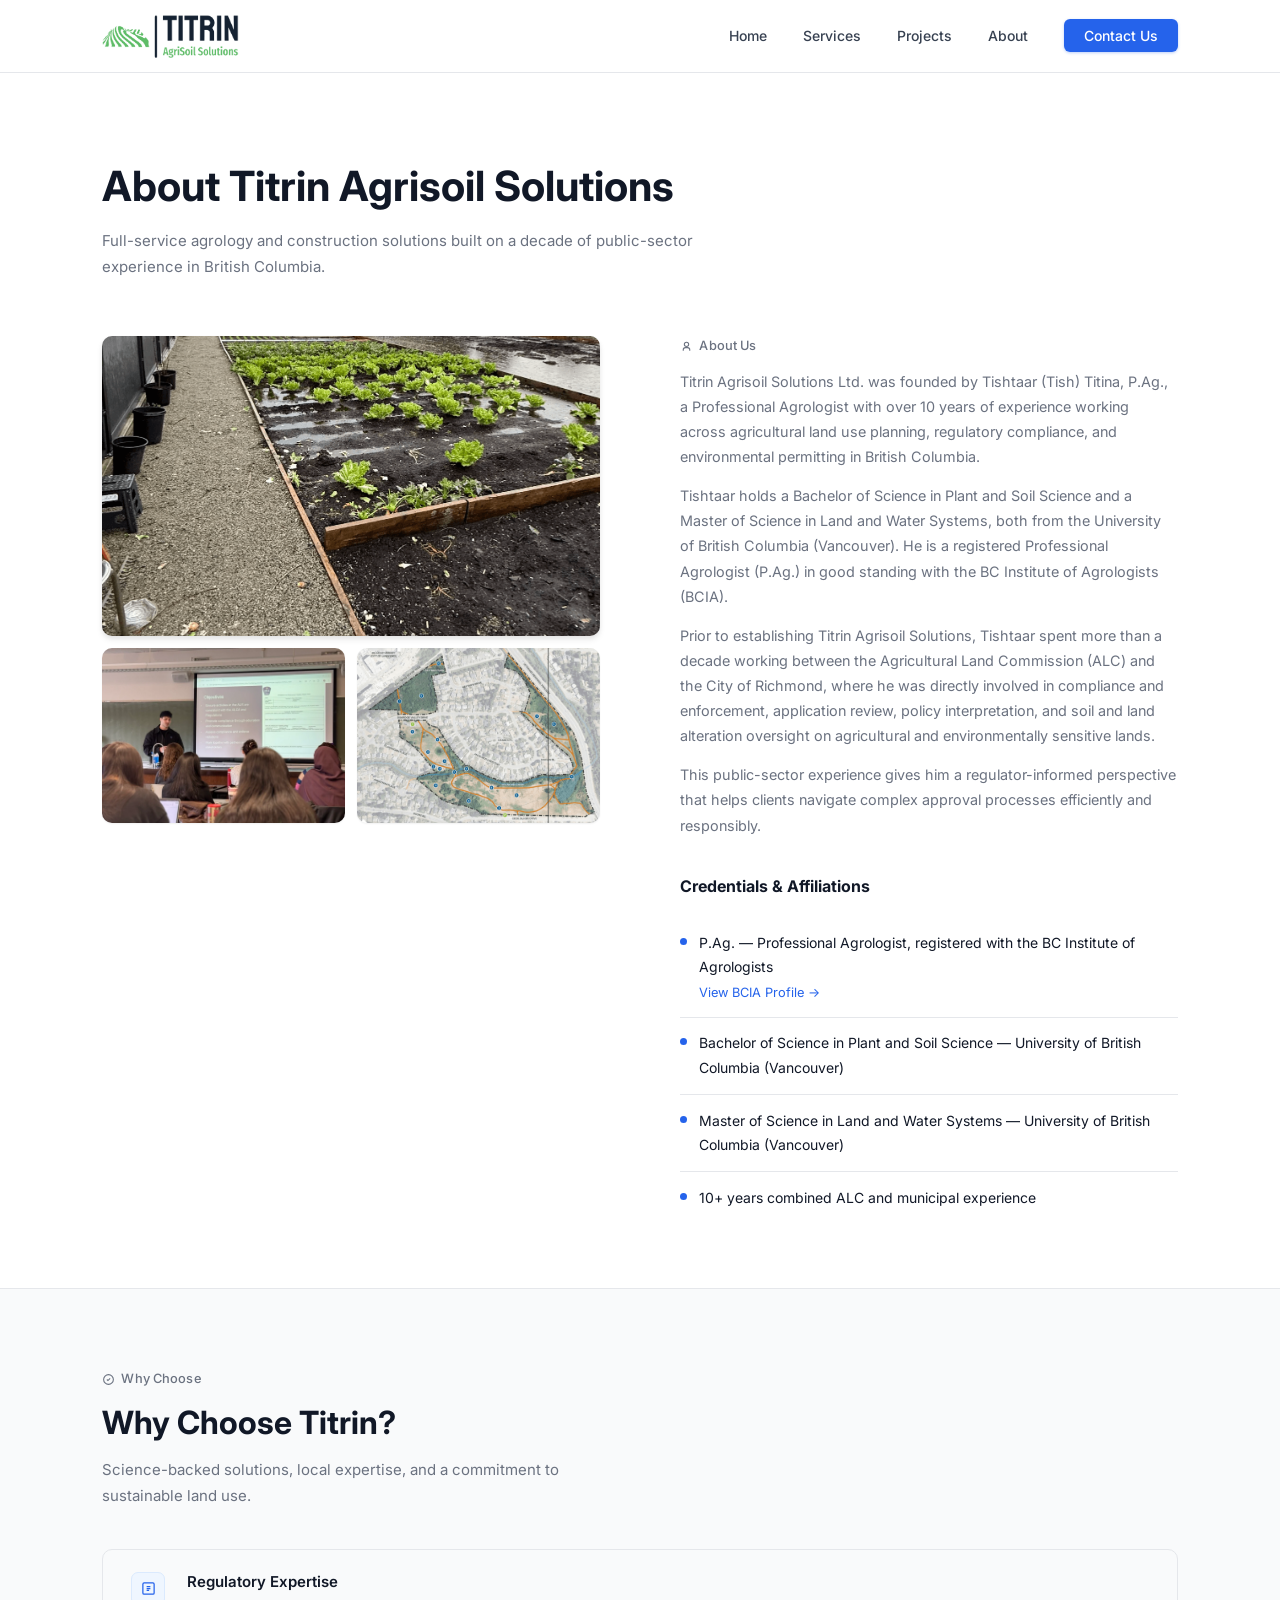
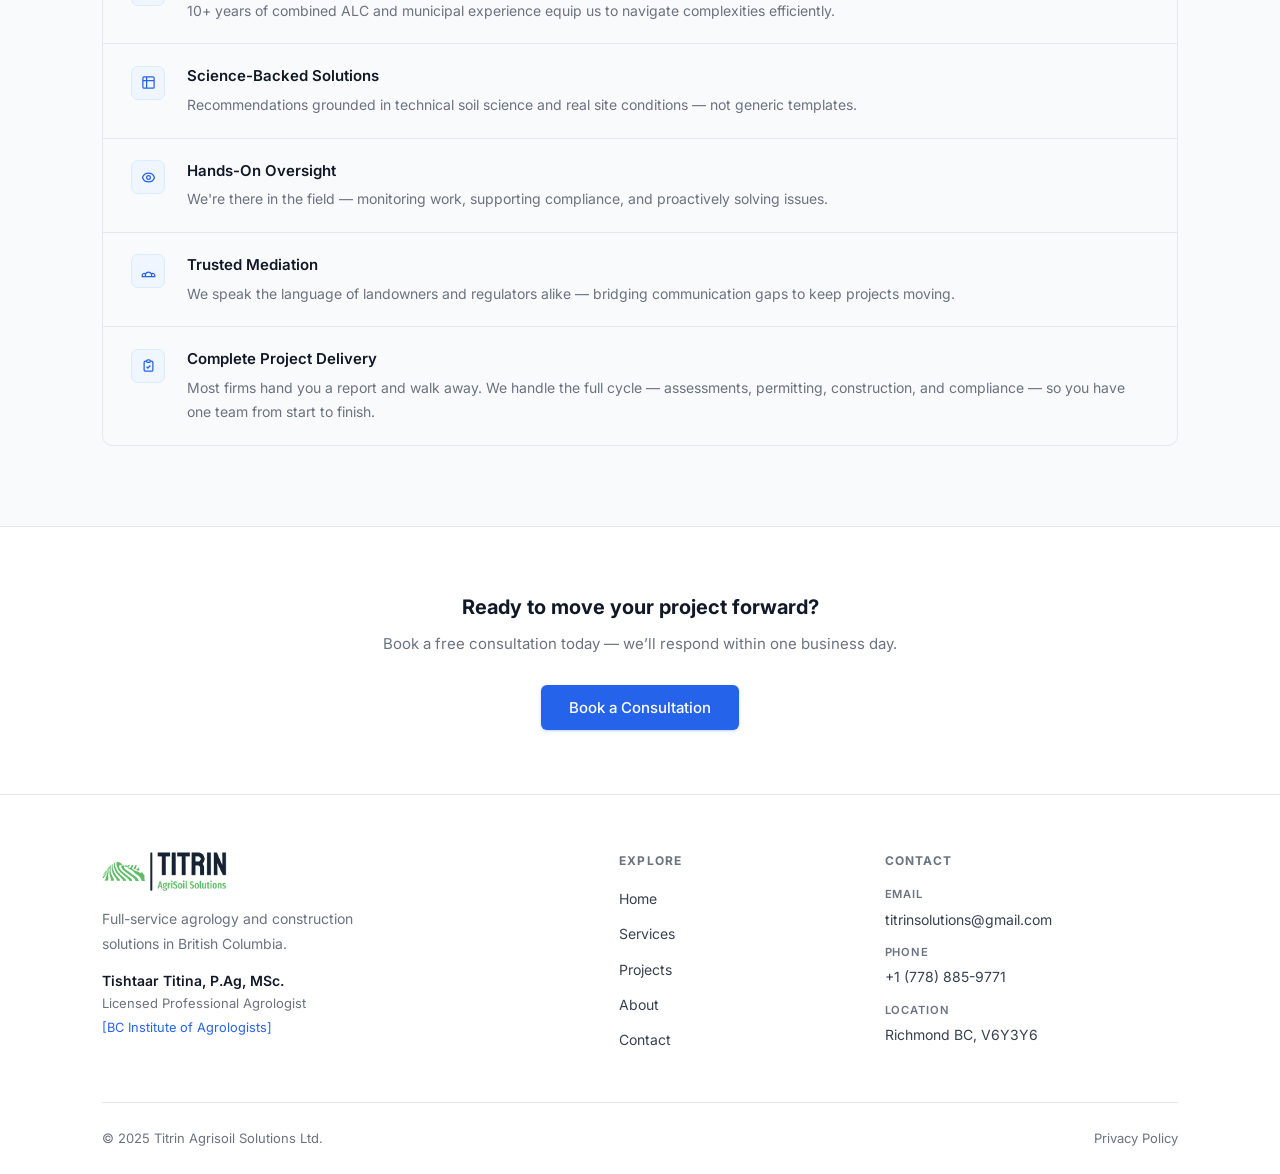
==== commit e6809dba: "Polish pass: fixed hero layout, working Deliverables accordion, improved CSS throughout" ====
--- a/about.html
+++ b/about.html
@@ -1,8 +1,7 @@
 <!DOCTYPE html>
 <html lang="en">
 <head>
-  <meta charset="UTF-8"/>
-  <meta name="viewport" content="width=device-width, initial-scale=1.0"/>
+  <meta charset="UTF-8"/><meta name="viewport" content="width=device-width, initial-scale=1.0"/>
   <title>About — Titrin Agrisoil Solutions</title>
   <meta name="description" content="Titrin Agrisoil Solutions was founded by Tishtaar (Tish) Titina, P.Ag. — a Professional Agrologist with 10+ years at the ALC and City of Richmond."/>
   <link rel="canonical" href="https://titrin.com/about"/>
@@ -10,96 +9,63 @@
   <link rel="icon" type="image/png" href="public/images/logo.png"/>
 </head>
 <body>
-
-<nav class="nav-wrap">
-  <div class="nav-inner">
-    <a href="index.html" class="nav-logo"><img src="public/images/logo.png" alt="Titrin AgriSoil Solutions"/></a>
-    <ul class="nav-links">
-      <li><a href="index.html">Home</a></li>
-      <li><a href="index.html#services">Services</a></li>
-      <li><a href="projects.html">Projects</a></li>
-      <li><a href="about.html">About</a></li>
-      <li><a href="contact.html" class="btn-nav">Contact Us</a></li>
-    </ul>
-    <div class="hamburger" onclick="toggleNav()"><span></span><span></span><span></span></div>
-  </div>
-</nav>
-<div class="mobile-nav" id="mobileNav">
-  <button class="mobile-close" onclick="toggleNav()">✕</button>
-  <a href="index.html" onclick="toggleNav()">Home</a>
-  <a href="index.html#services" onclick="toggleNav()">Services</a>
-  <a href="projects.html" onclick="toggleNav()">Projects</a>
-  <a href="about.html" onclick="toggleNav()">About</a>
-  <a href="contact.html" onclick="toggleNav()">Contact Us</a>
-</div>
+<nav class="nav-wrap"><div class="nav-inner"><a href="index.html" class="nav-logo"><img src="public/images/logo.png" alt="Titrin AgriSoil Solutions"/></a><ul class="nav-links"><li><a href="index.html">Home</a></li><li><a href="index.html#services">Services</a></li><li><a href="projects.html">Projects</a></li><li><a href="about.html">About</a></li><li><a href="contact.html" class="btn-nav">Contact Us</a></li></ul><div class="hamburger" onclick="toggleNav()"><span></span><span></span><span></span></div></div></nav>
+<div class="mobile-nav" id="mobileNav"><button class="mobile-close" onclick="toggleNav()">&#10005;</button><a href="index.html" onclick="toggleNav()">Home</a><a href="index.html#services" onclick="toggleNav()">Services</a><a href="projects.html" onclick="toggleNav()">Projects</a><a href="about.html" onclick="toggleNav()">About</a><a href="contact.html" onclick="toggleNav()">Contact Us</a></div>
 
 <section class="about-hero">
   <div class="container">
-    <h1 class="fade-up" style="font-size:clamp(1.75rem,4vw,2.6rem);font-weight:700;margin-bottom:0.5rem;">About Titrin Agrisoil Solutions</h1>
-    <p class="fade-up" style="font-size:1rem;max-width:640px;margin-bottom:3.5rem;">Full-service agrology and construction solutions built on a decade of public-sector experience in British Columbia.</p>
+    <h1 class="fade-up" style="font-size:clamp(1.9rem,3.5vw,2.6rem);font-weight:700;color:var(--text);margin-bottom:.5rem;">About Titrin Agrisoil Solutions</h1>
+    <p class="fade-up" style="max-width:600px;font-size:.9375rem;margin-bottom:3.5rem;">Full-service agrology and construction solutions built on a decade of public-sector experience in British Columbia.</p>
     <div class="about-grid">
-      <div class="about-photos fade-up">
-        <div class="aphoto-main"><img src="public/images/about-tish.png" alt="Tishtaar Titina presenting"/></div>
-        <div class="aphoto-sub"><img src="public/images/about-field.webp" alt="Field agrology work"/></div>
-        <div class="aphoto-sub"><img src="public/images/project-colwood.png" alt="Agricultural land assessment"/></div>
+      <div class="a-photos fade-up">
+        <div class="a-main"><img src="public/images/about-tish.png" alt="Tishtaar Titina presenting — Principal Agrologist"/></div>
+        <div class="a-sub"><img src="public/images/about-field.webp" alt="Field agrology work"/></div>
+        <div class="a-sub"><img src="public/images/project-colwood.png" alt="Agricultural land assessment"/></div>
       </div>
-      <div class="about-txt fade-up">
-        <div class="section-label" style="margin-bottom:0.75rem;">
-          <svg viewBox="0 0 24 24" fill="none" stroke="currentColor" stroke-width="2" style="width:14px;height:14px;"><circle cx="12" cy="8" r="4"/><path d="M6 20v-2a4 4 0 014-4h4a4 4 0 014 4v2"/></svg>
-          About Us
-        </div>
+      <div class="a-txt fade-up">
+        <div class="slabel" style="margin-bottom:.75rem;"><svg viewBox="0 0 24 24" fill="none" stroke="currentColor" stroke-width="2" style="width:13px;height:13px"><circle cx="12" cy="8" r="4"/><path d="M6 20v-2a4 4 0 014-4h4a4 4 0 014 4v2"/></svg>About Us</div>
         <p>Titrin Agrisoil Solutions Ltd. was founded by Tishtaar (Tish) Titina, P.Ag., a Professional Agrologist with over 10 years of experience working across agricultural land use planning, regulatory compliance, and environmental permitting in British Columbia.</p>
         <p>Tishtaar holds a Bachelor of Science in Plant and Soil Science and a Master of Science in Land and Water Systems, both from the University of British Columbia (Vancouver). He is a registered Professional Agrologist (P.Ag.) in good standing with the BC Institute of Agrologists (BCIA).</p>
         <p>Prior to establishing Titrin Agrisoil Solutions, Tishtaar spent more than a decade working between the Agricultural Land Commission (ALC) and the City of Richmond, where he was directly involved in compliance and enforcement, application review, policy interpretation, and soil and land alteration oversight on agricultural and environmentally sensitive lands.</p>
         <p>This public-sector experience gives him a regulator-informed perspective that helps clients navigate complex approval processes efficiently and responsibly.</p>
-        <p>Through Titrin Agrisoil Solutions, Tishtaar provides agricultural assessments, farm plans, ALC applications, municipal permitting, and soil and land development advisory services, supporting projects from early feasibility through to implementation.</p>
         <div class="cred-block">
           <h3>Credentials &amp; Affiliations</h3>
-          <div class="cred-item"><div class="cred-dot"></div><div><p>P.Ag. — Professional Agrologist, registered with the BC Institute of Agrologists</p><a href="https://www.bcia.com/user/2788" target="_blank">View BCIA Profile →</a></div></div>
-          <div class="cred-item"><div class="cred-dot"></div><p>Bachelor of Science in Plant and Soil Science — University of British Columbia (Vancouver)</p></div>
-          <div class="cred-item"><div class="cred-dot"></div><p>Master of Science in Land and Water Systems — University of British Columbia (Vancouver)</p></div>
-          <div class="cred-item"><div class="cred-dot"></div><p>10+ years combined municipal and ALC experience</p></div>
+          <div class="cred-item"><div class="cdot"></div><div><p>P.Ag. &#8212; Professional Agrologist, registered with the BC Institute of Agrologists</p><a href="https://www.bcia.com/user/2788" target="_blank">View BCIA Profile &#8594;</a></div></div>
+          <div class="cred-item"><div class="cdot"></div><p>Bachelor of Science in Plant and Soil Science &#8212; University of British Columbia (Vancouver)</p></div>
+          <div class="cred-item"><div class="cdot"></div><p>Master of Science in Land and Water Systems &#8212; University of British Columbia (Vancouver)</p></div>
+          <div class="cred-item"><div class="cdot"></div><p>10+ years combined ALC and municipal experience</p></div>
         </div>
       </div>
     </div>
   </div>
 </section>
 
-<!-- WHY CHOOSE -->
-<section class="section why-bg" style="border-top:1px solid var(--border);">
+<section class="sec bg-gray border-t">
   <div class="container">
-    <div class="section-label fade-up"><svg viewBox="0 0 24 24" fill="none" stroke="currentColor" stroke-width="2" style="width:14px;height:14px;"><path d="M9 12l2 2 4-4m6 2a9 9 0 11-18 0 9 9 0 0118 0z"/></svg>Why Choose</div>
-    <h2 class="fade-up" style="font-size:clamp(1.5rem,3vw,2rem);font-weight:700;margin-top:0.4rem;">Why Choose Titrin?</h2>
-    <p class="fade-up" style="margin-top:0.4rem;">Science-backed solutions, local expertise, and a commitment to sustainable land use.</p>
+    <div class="sec-head fade-up">
+      <div class="slabel"><svg viewBox="0 0 24 24" fill="none" stroke="currentColor" stroke-width="2" style="width:13px;height:13px"><path d="M9 12l2 2 4-4m6 2a9 9 0 11-18 0 9 9 0 0118 0z"/></svg>Why Choose</div>
+      <h2>Why Choose Titrin?</h2>
+      <p>Science-backed solutions, local expertise, and a commitment to sustainable land use.</p>
+    </div>
     <div class="why-list fade-up">
-      <div class="why-item"><div class="why-icon"><svg viewBox="0 0 24 24" fill="none" stroke="currentColor" stroke-width="2"><rect x="3" y="3" width="18" height="18" rx="2"/><path d="M9 9h6M9 12h6M9 15h4"/></svg></div><div><h3>Regulatory Expertise</h3><p>10+ years of combined ALC and municipal experience equip us to navigate complexities efficiently.</p></div></div>
-      <div class="why-item"><div class="why-icon"><svg viewBox="0 0 24 24" fill="none" stroke="currentColor" stroke-width="2"><path d="M9 3H5a2 2 0 00-2 2v4m6-6h10a2 2 0 012 2v4M9 3v18m0 0h10a2 2 0 002-2V9M9 21H5a2 2 0 01-2-2V9m0 0h18"/></svg></div><div><h3>Science-Backed Solutions</h3><p>Recommendations grounded in technical soil science and real site conditions — not generic templates.</p></div></div>
-      <div class="why-item"><div class="why-icon"><svg viewBox="0 0 24 24" fill="none" stroke="currentColor" stroke-width="2"><path d="M15 12a3 3 0 11-6 0 3 3 0 016 0z"/><path d="M2.458 12C3.732 7.943 7.523 5 12 5c4.478 0 8.268 2.943 9.542 7-1.274 4.057-5.064 7-9.542 7-4.477 0-8.268-2.943-9.542-7z"/></svg></div><div><h3>Hands-On Oversight</h3><p>We're there in the field — monitoring work, supporting compliance, and proactively solving issues.</p></div></div>
-      <div class="why-item"><div class="why-icon"><svg viewBox="0 0 24 24" fill="none" stroke="currentColor" stroke-width="2"><path d="M17 20h5v-2a3 3 0 00-5.356-1.857M17 20H7m10 0v-2c0-.656-.126-1.283-.356-1.857M7 20H2v-2a3 3 0 015.356-1.857M7 20v-2c0-.656.126-1.283.356-1.857m0 0a5.002 5.002 0 019.288 0"/></svg></div><div><h3>Trusted Mediation</h3><p>We speak the language of landowners and regulators alike — bridging communication gaps to keep projects moving.</p></div></div>
-      <div class="why-item"><div class="why-icon"><svg viewBox="0 0 24 24" fill="none" stroke="currentColor" stroke-width="2"><path d="M9 5H7a2 2 0 00-2 2v12a2 2 0 002 2h10a2 2 0 002-2V7a2 2 0 00-2-2h-2M9 5a2 2 0 002 2h2a2 2 0 002-2M9 5a2 2 0 012-2h2a2 2 0 012 2m-6 9l2 2 4-4"/></svg></div><div><h3>Complete Project Delivery</h3><p>Most firms hand you a report and walk away. We handle the full cycle — assessments, permitting, construction, and compliance — so you have one team from start to finish.</p></div></div>
+      <div class="why-row"><div class="wi"><svg viewBox="0 0 24 24" fill="none" stroke="currentColor" stroke-width="2"><rect x="3" y="3" width="18" height="18" rx="2"/><path d="M9 9h6M9 12h6M9 15h4"/></svg></div><div><h3>Regulatory Expertise</h3><p>10+ years of combined ALC and municipal experience equip us to navigate complexities efficiently.</p></div></div>
+      <div class="why-row"><div class="wi"><svg viewBox="0 0 24 24" fill="none" stroke="currentColor" stroke-width="2"><path d="M9 3H5a2 2 0 00-2 2v4m6-6h10a2 2 0 012 2v4M9 3v18m0 0h10a2 2 0 002-2V9M9 21H5a2 2 0 01-2-2V9m0 0h18"/></svg></div><div><h3>Science-Backed Solutions</h3><p>Recommendations grounded in technical soil science and real site conditions &#8212; not generic templates.</p></div></div>
+      <div class="why-row"><div class="wi"><svg viewBox="0 0 24 24" fill="none" stroke="currentColor" stroke-width="2"><path d="M15 12a3 3 0 11-6 0 3 3 0 016 0z"/><path d="M2.458 12C3.732 7.943 7.523 5 12 5c4.478 0 8.268 2.943 9.542 7-1.274 4.057-5.064 7-9.542 7-4.477 0-8.268-2.943-9.542-7z"/></svg></div><div><h3>Hands-On Oversight</h3><p>We're there in the field &#8212; monitoring work, supporting compliance, and proactively solving issues.</p></div></div>
+      <div class="why-row"><div class="wi"><svg viewBox="0 0 24 24" fill="none" stroke="currentColor" stroke-width="2"><path d="M17 20h5v-2a3 3 0 00-5.356-1.857M17 20H7m10 0v-2c0-.656-.126-1.283-.356-1.857M7 20H2v-2a3 3 0 015.356-1.857M7 20v-2c0-.656.126-1.283.356-1.857m0 0a5.002 5.002 0 019.288 0"/></svg></div><div><h3>Trusted Mediation</h3><p>We speak the language of landowners and regulators alike &#8212; bridging communication gaps to keep projects moving.</p></div></div>
+      <div class="why-row"><div class="wi"><svg viewBox="0 0 24 24" fill="none" stroke="currentColor" stroke-width="2"><path d="M9 5H7a2 2 0 00-2 2v12a2 2 0 002 2h10a2 2 0 002-2V7a2 2 0 00-2-2h-2M9 5a2 2 0 002 2h2a2 2 0 002-2M9 5a2 2 0 012-2h2a2 2 0 012 2m-6 9l2 2 4-4"/></svg></div><div><h3>Complete Project Delivery</h3><p>Most firms hand you a report and walk away. We handle the full cycle &#8212; assessments, permitting, construction, and compliance &#8212; so you have one team from start to finish.</p></div></div>
     </div>
   </div>
 </section>
 
-<section class="section" style="padding-top:3rem;padding-bottom:4rem;text-align:center;border-top:1px solid var(--border);">
+<section class="sec border-t cta-section">
   <div class="container fade-up">
-    <h3 style="font-weight:700;margin-bottom:0.5rem;">Ready to move your project forward?</h3>
-    <p style="margin-bottom:1.75rem;">Book a free consultation today — we'll respond within one business day.</p>
+    <h3>Ready to move your project forward?</h3>
+    <p>Book a free consultation today &#8212; we&#8217;ll respond within one business day.</p>
     <a href="contact.html" class="btn btn-primary">Book a Consultation</a>
   </div>
 </section>
 
-<footer class="footer">
-  <div class="container">
-    <div class="footer-inner"><div class="footer-brand"><img src="public/images/logo.png" alt="Titrin" class="footer-logo"/><p>Full-service agrology and construction solutions in British Columbia.</p><div class="footer-name">Tishtaar Titina, P.Ag, MSc.</div><div class="footer-cred">Licensed Professional Agrologist</div><a href="https://www.bcia.com/user/2788" target="_blank" class="footer-bcia">[BC Institute of Agrologists]</a></div><div class="footer-col"><h4>Explore</h4><ul><li><a href="index.html">Home</a></li><li><a href="index.html#services">Services</a></li><li><a href="projects.html">Projects</a></li><li><a href="about.html">About</a></li><li><a href="contact.html">Contact</a></li></ul></div><div class="footer-col"><h4>Contact</h4><div class="footer-contact-item"><small>Email</small><a href="mailto:titrinsolutions@gmail.com">titrinsolutions@gmail.com</a></div><div class="footer-contact-item"><small>Phone</small><a href="tel:+17788859771">+1 (778) 885-9771</a></div><div class="footer-contact-item"><small>Location</small><span>Richmond BC, V6Y3Y6</span></div></div></div>
-    <div class="footer-bottom"><p>© 2025 Titrin Agrisoil Solutions Ltd.</p><a href="privacy-policy.html">Privacy Policy</a></div>
-  </div>
-</footer>
-
-<script>
-function toggleNav(){document.getElementById('mobileNav').classList.toggle('open');}
-const obs=new IntersectionObserver(e=>{e.forEach(el=>{if(el.isIntersecting){el.target.classList.add('in');obs.unobserve(el.target);}});},{threshold:0.07});
-document.querySelectorAll('.fade-up').forEach(el=>obs.observe(el));
-</script>
+<footer class="footer"><div class="container"><div class="foot-grid"><div class="foot-brand"><img src="public/images/logo.png" alt="Titrin" class="foot-logo"/><p>Full-service agrology and construction solutions in British Columbia.</p><div class="foot-name">Tishtaar Titina, P.Ag, MSc.</div><div class="foot-cred">Licensed Professional Agrologist</div><a href="https://www.bcia.com/user/2788" target="_blank" class="foot-bcia">[BC Institute of Agrologists]</a></div><div class="foot-col"><h4>Explore</h4><ul><li><a href="index.html">Home</a></li><li><a href="index.html#services">Services</a></li><li><a href="projects.html">Projects</a></li><li><a href="about.html">About</a></li><li><a href="contact.html">Contact</a></li></ul></div><div class="foot-col"><h4>Contact</h4><div class="fci"><small>Email</small><a href="mailto:titrinsolutions@gmail.com">titrinsolutions@gmail.com</a></div><div class="fci"><small>Phone</small><a href="tel:+17788859771">+1 (778) 885-9771</a></div><div class="fci"><small>Location</small><span>Richmond BC, V6Y3Y6</span></div></div></div><div class="foot-bot"><p>&#169; 2025 Titrin Agrisoil Solutions Ltd.</p><a href="privacy-policy.html">Privacy Policy</a></div></div></footer>
+<script>function toggleNav(){document.getElementById('mobileNav').classList.toggle('open');}const obs=new IntersectionObserver(e=>{e.forEach(el=>{if(el.isIntersecting){el.target.classList.add('in');obs.unobserve(el.target);}});},{threshold:0.07});document.querySelectorAll('.fade-up').forEach(el=>obs.observe(el));</script>
 </body>
 </html>
--- a/styles/main.css
+++ b/styles/main.css
@@ -3,400 +3,321 @@
 *, *::before, *::after { box-sizing: border-box; margin: 0; padding: 0; }
 
 :root {
-  --blue:       #2563EB;
-  --blue-light: #EFF6FF;
-  --blue-mid:   #DBEAFE;
-  --bg:         #FFFFFF;
-  --bg2:        #F8F9FA;
-  --bg3:        #F1F5F9;
-  --border:     #E5E7EB;
-  --text:       #111827;
-  --muted:      #6B7280;
-  --label:      #374151;
-  --tag-dev:    #2563EB;
-  --tag-ag:     #16A34A;
-  --tag-rem:    #D97706;
-  --tag-mun:    #7C3AED;
-  --radius:     12px;
-  --shadow:     0 1px 3px rgba(0,0,0,0.08), 0 1px 2px rgba(0,0,0,0.04);
-  --shadow-nav: 0 2px 12px rgba(0,0,0,0.08);
-  --max-w:      1140px;
-  --font:       'Inter', system-ui, sans-serif;
-  --font-serif: 'Playfair Display', Georgia, serif;
-}
-
-html { scroll-behavior: smooth; }
-body { background: var(--bg); color: var(--text); font-family: var(--font); font-weight: 400; line-height: 1.6; -webkit-font-smoothing: antialiased; overflow-x: hidden; }
+  --blue:      #2563EB;
+  --blue-l:    #EFF6FF;
+  --blue-m:    #DBEAFE;
+  --blue-dk:   #1D4ED8;
+  --bg:        #FFFFFF;
+  --bg2:       #F9FAFB;
+  --bg3:       #F3F4F6;
+  --border:    #E5E7EB;
+  --border2:   #D1D5DB;
+  --text:      #111827;
+  --text2:     #374151;
+  --muted:     #6B7280;
+  --muted2:    #9CA3AF;
+  --green:     #16A34A;
+  --amber:     #B45309;
+  --purple:    #6D28D9;
+  --shadow-sm: 0 1px 2px rgba(0,0,0,0.06);
+  --shadow:    0 1px 3px rgba(0,0,0,0.1), 0 1px 2px rgba(0,0,0,0.06);
+  --shadow-md: 0 4px 6px rgba(0,0,0,0.07), 0 2px 4px rgba(0,0,0,0.05);
+  --shadow-lg: 0 10px 15px rgba(0,0,0,0.08), 0 4px 6px rgba(0,0,0,0.04);
+  --r:         10px;
+  --r-sm:      6px;
+  --max:       1140px;
+  --fn:        'Inter', -apple-system, sans-serif;
+  --fs:        'Playfair Display', Georgia, serif;
+}
+
+html { scroll-behavior: smooth; font-size: 16px; }
+body { background: var(--bg); color: var(--text); font-family: var(--fn); font-weight: 400; line-height: 1.6; -webkit-font-smoothing: antialiased; overflow-x: hidden; }
 a { color: inherit; text-decoration: none; }
 img { max-width: 100%; display: block; }
 ul { list-style: none; }
-p { color: var(--muted); font-size: 0.9375rem; line-height: 1.7; }
-
-.container { max-width: var(--max-w); margin: 0 auto; padding: 0 2rem; }
-.section { padding: 5rem 0; }
-
-/* ── NAV ── */
+p { color: var(--muted); font-size: 0.9375rem; line-height: 1.75; }
+
+.container { max-width: var(--max); margin: 0 auto; padding: 0 2rem; }
+.sec { padding: 5rem 0; }
+
+/* ── NAV ─────────────────────────────────────────────── */
 .nav-wrap {
   position: sticky; top: 0; z-index: 200;
-  padding: 0.875rem 1.5rem;
-  background: rgba(255,255,255,0.9); backdrop-filter: blur(12px);
+  background: rgba(255,255,255,0.96);
+  backdrop-filter: blur(12px);
+  -webkit-backdrop-filter: blur(12px);
   border-bottom: 1px solid var(--border);
-}
-.nav-inner {
-  max-width: var(--max-w); margin: 0 auto;
-  display: flex; align-items: center; justify-content: space-between;
-}
+  padding: 0.875rem 0;
+}
+.nav-inner { max-width: var(--max); margin: 0 auto; padding: 0 2rem; display: flex; align-items: center; justify-content: space-between; }
 .nav-logo img { height: 44px; width: auto; }
-.nav-links { display: flex; align-items: center; gap: 2rem; }
-.nav-links a { font-size: 0.875rem; font-weight: 500; color: var(--label); transition: color .15s; }
+.nav-links { display: flex; align-items: center; gap: 2.25rem; }
+.nav-links a { font-size: 0.875rem; font-weight: 500; color: var(--text2); transition: color .15s; }
 .nav-links a:hover { color: var(--blue); }
-.btn-nav {
-  background: var(--blue); color: #fff !important;
-  padding: 0.5rem 1.25rem; border-radius: 8px;
-  font-size: 0.875rem; font-weight: 500;
-  transition: background .15s, transform .15s;
-  display: inline-flex; align-items: center; gap: 0.4rem;
-}
-.btn-nav:hover { background: #1D4ED8; transform: translateY(-1px); }
-
+.btn-nav { background: var(--blue) !important; color: #fff !important; padding: 0.5rem 1.25rem !important; border-radius: var(--r-sm) !important; font-weight: 500 !important; transition: background .15s, box-shadow .15s !important; box-shadow: 0 1px 3px rgba(37,99,235,0.3) !important; }
+.btn-nav:hover { background: var(--blue-dk) !important; box-shadow: 0 3px 8px rgba(37,99,235,0.35) !important; }
 .hamburger { display: none; flex-direction: column; gap: 5px; cursor: pointer; padding: 4px; }
-.hamburger span { display: block; width: 20px; height: 2px; background: var(--text); border-radius: 2px; }
-
-.mobile-nav {
-  display: none; position: fixed; inset: 0; z-index: 300;
-  background: #fff; padding: 5rem 2rem 2rem;
-  flex-direction: column; gap: 1.75rem;
-  border-top: 1px solid var(--border);
-}
+.hamburger span { display: block; width: 20px; height: 2px; background: var(--text); border-radius: 2px; transition: all .2s; }
+.mobile-nav { display: none; position: fixed; inset: 0; z-index: 300; background: #fff; padding: 5rem 2rem 2rem; flex-direction: column; gap: 1.75rem; border-top: 1px solid var(--border); }
 .mobile-nav.open { display: flex; }
-.mobile-nav a { font-size: 1.25rem; font-weight: 500; color: var(--text); }
-.mobile-close { position: absolute; top: 1rem; right: 1.5rem; font-size: 1.5rem; cursor: pointer; background: none; border: none; color: var(--text); }
-
-/* ── HERO ── */
+.mobile-nav a { font-size: 1.25rem; font-weight: 500; color: var(--text); padding-bottom: 1rem; border-bottom: 1px solid var(--border); }
+.mobile-close { position: absolute; top: 1rem; right: 1.5rem; font-size: 1.5rem; cursor: pointer; background: none; border: none; color: var(--text); font-weight: 300; }
+
+/* ── HERO ────────────────────────────────────────────── */
 .hero {
   position: relative;
-  min-height: 92vh;
-  display: flex; flex-direction: column;
+  height: calc(100vh - 68px);
+  min-height: 580px;
+  max-height: 900px;
+  display: flex;
+  flex-direction: column;
+  align-items: center;
+  justify-content: space-between;
   overflow: hidden;
-}
-.hero-img {
-  position: absolute; inset: 0;
-  width: 100%; height: 100%; object-fit: cover; object-position: center 30%;
-  z-index: 0;
-}
-.hero-overlay {
+  text-align: center;
+}
+.hero-img { position: absolute; inset: 0; width: 100%; height: 100%; object-fit: cover; object-position: center 35%; z-index: 0; }
+.hero-ov {
   position: absolute; inset: 0; z-index: 1;
   background: linear-gradient(
     180deg,
-    rgba(255,255,255,0.92) 0%,
-    rgba(255,255,255,0.75) 30%,
-    rgba(255,255,255,0.1) 60%,
-    rgba(0,0,0,0.15) 100%
+    rgba(255,255,255,0.90) 0%,
+    rgba(255,255,255,0.75) 22%,
+    rgba(255,255,255,0.25) 55%,
+    rgba(0,0,0,0.10) 100%
   );
 }
-.hero-content {
-  position: relative; z-index: 2;
-  text-align: center;
-  padding: 5rem 1.5rem 3rem;
-  max-width: 760px; margin: 0 auto;
-}
-.hero-content h1 {
-  font-size: clamp(2rem, 4.5vw, 3.25rem);
-  font-weight: 700; color: var(--text);
-  line-height: 1.18; margin-bottom: 1rem;
-  letter-spacing: -0.02em;
-}
-.hero-content p {
-  font-size: 1.0625rem; color: #374151;
-  max-width: 560px; margin: 0 auto 2.5rem;
-}
-.hero-logos {
-  position: relative; z-index: 2;
-  display: flex; align-items: center; justify-content: center;
-  gap: 2rem; padding: 0 1.5rem 2rem;
-  flex-wrap: wrap;
-}
-.hero-logos img { height: 28px; width: auto; object-fit: contain; }
-.hero-logos .sep { color: #CBD5E1; font-size: 1.25rem; }
-.hero-cta-wrap {
-  position: relative; z-index: 2;
-  margin-top: auto; padding-bottom: 3rem;
-  display: flex; justify-content: center;
-}
-
-/* ── BUTTONS ── */
-.btn {
-  display: inline-flex; align-items: center; gap: 0.4rem;
-  padding: 0.65rem 1.75rem; border-radius: 8px;
-  font-family: var(--font); font-size: 0.9rem; font-weight: 500;
-  cursor: pointer; border: none; transition: all .15s;
-}
-.btn-primary { background: var(--blue); color: #fff; }
-.btn-primary:hover { background: #1D4ED8; transform: translateY(-1px); box-shadow: 0 4px 12px rgba(37,99,235,0.35); }
-.btn-outline { background: transparent; color: var(--text); border: 1px solid var(--border); }
+.hero-top { position: relative; z-index: 2; padding: 3.5rem 1.5rem 0; max-width: 740px; width: 100%; }
+.hero-top h1 { font-size: clamp(1.9rem, 4vw, 3.1rem); font-weight: 700; color: var(--text); line-height: 1.18; margin-bottom: 1rem; letter-spacing: -0.025em; }
+.hero-top p { font-size: 1.0625rem; color: var(--text2); max-width: 540px; margin: 0 auto; line-height: 1.7; }
+.hero-logos { position: relative; z-index: 2; display: flex; align-items: center; justify-content: center; gap: 1.75rem; padding: 0 1.5rem; flex-wrap: wrap; }
+.hero-logos img { height: 26px; width: auto; object-fit: contain; }
+.hero-logos .sep { color: #CBD5E1; font-size: 1rem; font-weight: 300; }
+.hero-bottom { position: relative; z-index: 2; padding-bottom: 3rem; }
+
+/* ── BUTTONS ─────────────────────────────────────────── */
+.btn { display: inline-flex; align-items: center; gap: 0.4rem; padding: 0.65rem 1.75rem; border-radius: var(--r-sm); font-family: var(--fn); font-size: 0.9375rem; font-weight: 500; cursor: pointer; border: none; transition: all .15s; text-decoration: none; }
+.btn-primary { background: var(--blue); color: #fff; box-shadow: 0 1px 3px rgba(37,99,235,0.3); }
+.btn-primary:hover { background: var(--blue-dk); box-shadow: 0 3px 10px rgba(37,99,235,0.4); transform: translateY(-1px); }
+.btn-outline { background: #fff; color: var(--text2); border: 1px solid var(--border2); }
 .btn-outline:hover { border-color: var(--blue); color: var(--blue); }
 
-/* ── WHO WE HELP / SECTION LABELS ── */
-.section-label {
-  display: flex; align-items: center; gap: 0.5rem;
-  font-size: 0.8125rem; font-weight: 500; color: var(--muted);
-  margin-bottom: 0.6rem;
-}
-.section-label svg { width: 14px; height: 14px; opacity: 0.6; }
-
-.who-section { padding: 3.5rem 0 2rem; }
-.who-section p { font-size: 0.9375rem; max-width: 680px; }
-
-/* ── SERVICES ── */
-.services-grid {
-  display: grid; grid-template-columns: repeat(3, 1fr); gap: 1.25rem;
-  margin-top: 2.5rem;
-}
+/* ── WHO WE HELP ─────────────────────────────────────── */
+.who-sec { padding: 2.5rem 0; border-bottom: 1px solid var(--border); }
+.slabel { display: flex; align-items: center; gap: 0.4rem; font-size: 0.8rem; font-weight: 500; color: var(--muted); margin-bottom: 0.5rem; letter-spacing: 0.01em; }
+.slabel svg { width: 13px; height: 13px; flex-shrink: 0; }
+
+/* ── SECTION HEADINGS ────────────────────────────────── */
+.sec-head { margin-bottom: 2.5rem; }
+.sec-head h2 { font-size: clamp(1.5rem, 2.5vw, 2rem); font-weight: 700; color: var(--text); margin-top: 0.35rem; }
+.sec-head p { margin-top: 0.5rem; max-width: 520px; }
+.sec-head-row { display: flex; justify-content: space-between; align-items: flex-end; margin-bottom: 2.5rem; }
+
+/* ── SERVICES ────────────────────────────────────────── */
+.svc-grid { display: grid; grid-template-columns: repeat(3, 1fr); gap: 1.25rem; }
 .svc-card {
   background: var(--bg2); border: 1px solid var(--border);
-  border-radius: var(--radius); padding: 1.75rem;
-  display: flex; flex-direction: column;
+  border-radius: var(--r); overflow: hidden;
   transition: box-shadow .2s, transform .2s;
 }
-.svc-card:hover { box-shadow: var(--shadow-nav); transform: translateY(-2px); }
-.svc-card h3 { font-size: 1rem; font-weight: 600; color: var(--text); margin-bottom: 0.6rem; }
-.svc-card p { font-size: 0.875rem; flex: 1; }
-.svc-del {
-  margin-top: 1.25rem;
-  display: flex; align-items: center; justify-content: space-between;
-  background: #fff; border: 1px solid var(--border); border-radius: 6px;
-  padding: 0.45rem 0.85rem;
-  font-size: 0.8125rem; font-weight: 500; color: var(--label);
-  cursor: pointer; transition: background .15s;
-}
-.svc-del:hover { background: var(--bg2); }
-.svc-del-arrow { font-size: 0.7rem; color: var(--muted); }
-
-/* ── WHY CHOOSE ── */
-.why-bg { background: var(--bg); }
-.why-list {
-  display: flex; flex-direction: column;
-  border: 1px solid var(--border); border-radius: var(--radius);
-  overflow: hidden; margin-top: 2.5rem;
-}
-.why-item {
-  display: grid; grid-template-columns: 44px 1fr;
-  gap: 1rem; align-items: start;
-  padding: 1.4rem 1.75rem;
-  border-bottom: 1px solid var(--border);
+.svc-card:hover { box-shadow: var(--shadow-lg); transform: translateY(-2px); }
+.svc-card-body { padding: 1.75rem 1.75rem 1.25rem; }
+.svc-card h3 { font-size: 0.9375rem; font-weight: 600; color: var(--text); margin-bottom: 0.6rem; }
+.svc-card p { font-size: 0.875rem; }
+
+/* Deliverables accordion */
+.svc-del-btn {
+  width: 100%; display: flex; align-items: center; justify-content: space-between;
+  background: var(--bg3); border: none; border-top: 1px solid var(--border);
+  padding: 0.75rem 1.75rem; cursor: pointer;
+  font-family: var(--fn); font-size: 0.8125rem; font-weight: 500; color: var(--text2);
   transition: background .15s;
 }
-.why-item:last-child { border-bottom: none; }
-.why-item:hover { background: var(--bg2); }
-.why-icon {
-  width: 36px; height: 36px; border-radius: 8px;
-  background: var(--blue-light); border: 1px solid var(--blue-mid);
-  display: flex; align-items: center; justify-content: center;
-  flex-shrink: 0; margin-top: 0.15rem;
-}
-.why-icon svg { width: 16px; height: 16px; color: var(--blue); }
-.why-item h3 { font-size: 0.9375rem; font-weight: 600; color: var(--text); margin-bottom: 0.3rem; }
-.why-item p { font-size: 0.875rem; }
-
-/* ── PROJECTS ── */
-.proj-header { display: flex; justify-content: space-between; align-items: flex-end; margin-bottom: 2.5rem; }
+.svc-del-btn:hover { background: #EAECF0; }
+.svc-del-btn svg { transition: transform .25s; flex-shrink: 0; }
+.svc-del-btn.open svg { transform: rotate(180deg); }
+.svc-del-content {
+  display: none; padding: 1rem 1.75rem 1.5rem;
+  background: #fff; border-top: 1px solid var(--border);
+}
+.svc-del-content.open { display: block; }
+.svc-del-content li {
+  font-size: 0.8125rem; color: var(--muted); padding: 0.4rem 0 0.4rem 1rem;
+  border-bottom: 1px solid var(--border); position: relative;
+}
+.svc-del-content li:last-child { border-bottom: none; }
+.svc-del-content li::before { content: '—'; position: absolute; left: 0; color: var(--blue); font-size: 0.7rem; top: 0.5rem; }
+
+/* ── WHY CHOOSE ──────────────────────────────────────── */
+.why-list { border: 1px solid var(--border); border-radius: var(--r); overflow: hidden; margin-top: 2rem; }
+.why-row { display: grid; grid-template-columns: 40px 1fr; gap: 1rem; align-items: start; padding: 1.25rem 1.75rem; border-bottom: 1px solid var(--border); transition: background .15s; }
+.why-row:last-child { border-bottom: none; }
+.why-row:hover { background: var(--bg2); }
+.wi { width: 34px; height: 34px; border-radius: 7px; background: var(--blue-l); border: 1px solid var(--blue-m); display: flex; align-items: center; justify-content: center; flex-shrink: 0; margin-top: 0.1rem; }
+.wi svg { width: 15px; height: 15px; stroke: var(--blue); }
+.why-row h3 { font-size: 0.9375rem; font-weight: 600; color: var(--text); margin-bottom: 0.3rem; }
+.why-row p { font-size: 0.875rem; }
+
+/* ── PROJECTS ────────────────────────────────────────── */
 .proj-grid { display: grid; grid-template-columns: repeat(3, 1fr); gap: 1.25rem; }
-.proj-card {
-  background: var(--bg); border: 1px solid var(--border); border-radius: var(--radius);
-  overflow: hidden; transition: box-shadow .2s, transform .2s; cursor: pointer;
-}
-.proj-card:hover { box-shadow: var(--shadow-nav); transform: translateY(-2px); }
-.proj-img-wrap { overflow: hidden; height: 200px; }
-.proj-img { width: 100%; height: 100%; object-fit: cover; transition: transform .4s; }
-.proj-card:hover .proj-img { transform: scale(1.04); }
+.proj-card { background: var(--bg); border: 1px solid var(--border); border-radius: var(--r); overflow: hidden; transition: box-shadow .2s, transform .2s; display: block; }
+.proj-card:hover { box-shadow: var(--shadow-lg); transform: translateY(-3px); }
+.proj-img-wrap { height: 200px; overflow: hidden; }
+.proj-img { width: 100%; height: 100%; object-fit: cover; transition: transform .45s ease; }
+.proj-card:hover .proj-img { transform: scale(1.05); }
 .proj-body { padding: 1.25rem; }
-.proj-client { font-size: 0.75rem; font-weight: 600; color: var(--muted); text-transform: uppercase; letter-spacing: 0.06em; margin-bottom: 0.2rem; }
-.proj-body h3 { font-size: 0.9375rem; font-weight: 600; color: var(--text); margin-bottom: 0.5rem; }
+.proj-client { font-size: 0.6875rem; font-weight: 700; color: var(--muted); text-transform: uppercase; letter-spacing: 0.07em; margin-bottom: 0.2rem; }
+.proj-body h3 { font-size: 0.9375rem; font-weight: 600; color: var(--text); margin-bottom: 0.45rem; }
 .proj-body p { font-size: 0.8125rem; line-height: 1.6; }
-.proj-tag {
-  display: inline-block; margin-top: 0.75rem;
-  font-size: 0.6875rem; font-weight: 600; letter-spacing: 0.05em; text-transform: uppercase;
-  padding: 0.2rem 0.65rem; border-radius: 100px;
-}
-.tag-dev { background: #DBEAFE; color: #1D4ED8; }
-.tag-ag  { background: #DCFCE7; color: #15803D; }
-.tag-rem { background: #FEF3C7; color: #B45309; }
-.tag-mun { background: #EDE9FE; color: #6D28D9; }
-.view-all-link {
-  display: flex; align-items: center; justify-content: center;
-  gap: 0.3rem; margin-top: 2.5rem;
-  font-size: 0.9rem; font-weight: 500; color: var(--blue);
-  padding: 0.65rem 0; border-top: 1px solid var(--border);
-  transition: gap .15s;
-}
+.ptag { display: inline-block; font-size: 0.6875rem; font-weight: 600; letter-spacing: 0.05em; text-transform: uppercase; padding: 0.2rem 0.65rem; border-radius: 100px; margin-top: 0.75rem; }
+.t-ag  { background: #DCFCE7; color: #15803D; }
+.t-dev { background: #DBEAFE; color: #1D4ED8; }
+.t-rem { background: #FEF3C7; color: #B45309; }
+.t-mun { background: #EDE9FE; color: #6D28D9; }
+.view-all-row { display: flex; justify-content: center; margin-top: 2rem; padding-top: 1.5rem; border-top: 1px solid var(--border); }
+.view-all-link { font-size: 0.9rem; font-weight: 500; color: var(--blue); display: flex; align-items: center; gap: 0.3rem; transition: gap .15s; }
 .view-all-link:hover { gap: 0.6rem; }
 
-/* ── STEPS ── */
-.steps-bg { background: var(--bg); }
-.steps-section { text-align: center; }
-.steps-section h2 { font-family: var(--font-serif); font-size: clamp(1.6rem, 3vw, 2.2rem); font-weight: 700; margin-bottom: 0.5rem; }
-.steps-grid {
-  display: grid; grid-template-columns: repeat(3, 1fr); gap: 2rem;
-  margin: 3rem 0 3.5rem; position: relative;
-}
-.steps-grid::before {
-  content: ''; position: absolute; top: 35px;
-  left: calc(16.7% + 20px); right: calc(16.7% + 20px);
-  height: 1px; background: var(--border); z-index: 0;
-}
+/* ── STEPS ───────────────────────────────────────────── */
+.steps-wrap { text-align: center; }
+.steps-wrap h2 { font-family: var(--fs); font-size: clamp(1.6rem, 2.5vw, 2rem); font-weight: 700; }
+.steps-grid { display: grid; grid-template-columns: repeat(3, 1fr); gap: 2rem; margin: 3rem 0 3.5rem; position: relative; }
+.steps-grid::before { content: ''; position: absolute; top: 33px; left: calc(16.7% + 18px); right: calc(16.7% + 18px); height: 1px; background: var(--border); z-index: 0; }
 .step { display: flex; flex-direction: column; align-items: center; position: relative; z-index: 1; padding: 0 0.5rem; }
-.step-icon {
-  width: 70px; height: 70px; border-radius: 50%;
-  background: var(--blue-light); border: 1px solid var(--blue-mid);
-  display: flex; align-items: center; justify-content: center;
-  margin-bottom: 1.25rem; flex-shrink: 0;
-}
-.step-icon svg { width: 28px; height: 28px; color: var(--blue); }
+.step-icon { width: 66px; height: 66px; border-radius: 50%; background: var(--blue-l); border: 1px solid var(--blue-m); display: flex; align-items: center; justify-content: center; margin-bottom: 1.1rem; flex-shrink: 0; }
+.step-icon svg { width: 26px; height: 26px; stroke: var(--blue); }
 .step h3 { font-size: 0.9375rem; font-weight: 600; color: var(--text); margin-bottom: 0.4rem; }
 .step p { font-size: 0.875rem; }
-.cta-row { text-align: center; }
-.cta-row em { display: block; font-style: italic; font-size: 0.9375rem; color: var(--muted); margin-bottom: 0.5rem; }
-.cta-row p { display: inline; font-size: 0.9rem; margin-right: 0.4rem; }
-
-/* ── FOOTER ── */
-.footer {
-  background: var(--bg); border-top: 1px solid var(--border);
-  padding: 3.5rem 0 1.5rem;
-}
-.footer-inner { display: grid; grid-template-columns: 2.2fr 1fr 1.4fr; gap: 3.5rem; margin-bottom: 2.5rem; }
-.footer-logo { height: 40px; margin-bottom: 0.9rem; }
-.footer-brand p { font-size: 0.875rem; max-width: 260px; margin-bottom: 0.9rem; }
-.footer-name { font-size: 0.875rem; font-weight: 600; color: var(--text); }
-.footer-cred { font-size: 0.8rem; color: var(--muted); }
-.footer-bcia { font-size: 0.8rem; color: var(--blue); display: block; margin-top: 0.2rem; }
-.footer-col h4 { font-size: 0.75rem; font-weight: 700; text-transform: uppercase; letter-spacing: 0.1em; color: var(--muted); margin-bottom: 1rem; }
-.footer-col li { margin-bottom: 0.6rem; }
-.footer-col li a { font-size: 0.875rem; color: var(--label); transition: color .15s; }
-.footer-col li a:hover { color: var(--blue); }
-.footer-contact-item { margin-bottom: 0.75rem; }
-.footer-contact-item small { font-size: 0.7rem; text-transform: uppercase; letter-spacing: 0.08em; color: var(--muted); font-weight: 600; display: block; margin-bottom: 0.15rem; }
-.footer-contact-item a, .footer-contact-item span { font-size: 0.875rem; color: var(--label); }
-.footer-bottom { padding-top: 1.5rem; border-top: 1px solid var(--border); display: flex; justify-content: space-between; align-items: center; }
-.footer-bottom p { font-size: 0.8125rem; color: var(--muted); }
-.footer-bottom a { font-size: 0.8125rem; color: var(--muted); transition: color .15s; }
-.footer-bottom a:hover { color: var(--blue); }
-
-/* ── PAGE HERO (Projects) ── */
-.page-hero {
-  position: relative; height: 320px;
-  display: flex; align-items: center; justify-content: center;
-  overflow: hidden; text-align: center;
-}
+.cta-box { background: var(--bg2); border: 1px solid var(--border); border-radius: var(--r); padding: 2.5rem; max-width: 640px; margin: 0 auto; }
+.cta-box em { font-style: italic; color: var(--muted); display: block; font-size: 0.9375rem; margin-bottom: 0.5rem; }
+.cta-box p { margin-bottom: 1.5rem; font-size: 0.9rem; }
+
+/* ── PAGE HERO ───────────────────────────────────────── */
+.page-hero { position: relative; height: 300px; display: flex; align-items: center; justify-content: center; text-align: center; overflow: hidden; }
 .page-hero img { position: absolute; inset: 0; width: 100%; height: 100%; object-fit: cover; object-position: center 40%; }
 .page-hero-ov { position: absolute; inset: 0; background: rgba(0,0,0,0.52); }
 .page-hero-txt { position: relative; z-index: 2; padding: 0 1.5rem; }
-.page-hero-txt h1 { font-size: clamp(1.8rem, 4vw, 2.8rem); font-weight: 700; color: #fff; margin-bottom: 0.6rem; }
-.page-hero-txt p { color: rgba(255,255,255,0.75); max-width: 600px; margin: 0 auto; }
-
-/* ── PROJECTS PAGE FULL LIST ── */
-.proj-list { display: flex; flex-direction: column; gap: 0; }
-.proj-full {
-  display: grid; grid-template-columns: 420px 1fr; gap: 3rem; align-items: start;
-  padding: 3rem 0; border-bottom: 1px solid var(--border);
-}
+.page-hero-txt h1 { font-size: clamp(1.8rem, 3.5vw, 2.6rem); font-weight: 700; color: #fff; margin-bottom: 0.5rem; }
+.page-hero-txt p { color: rgba(255,255,255,0.75); max-width: 580px; margin: 0 auto; }
+
+/* ── PROJECTS PAGE ───────────────────────────────────── */
+.proj-full { display: grid; grid-template-columns: 400px 1fr; gap: 3rem; align-items: start; padding: 3rem 0; border-bottom: 1px solid var(--border); }
 .proj-full:first-child { padding-top: 0; }
 .proj-full:last-child { border-bottom: none; }
-.proj-full-img { border-radius: var(--radius); overflow: hidden; }
-.proj-full-img img { width: 100%; height: 300px; object-fit: cover; }
-.proj-full-body .proj-tag { margin-bottom: 0.75rem; margin-top: 0; }
-.proj-full-body h2 { font-size: 1.4rem; font-weight: 700; color: var(--text); margin-bottom: 0.75rem; }
-.proj-full-body > p { margin-bottom: 1.25rem; }
-.proj-role-label { font-size: 0.75rem; font-weight: 700; text-transform: uppercase; letter-spacing: 0.1em; color: var(--muted); margin-bottom: 0.4rem; display: block; margin-top: 1rem; }
-.proj-role-text { font-size: 0.875rem; color: var(--muted); margin-bottom: 0; }
-.proj-del-label { font-size: 0.75rem; font-weight: 700; text-transform: uppercase; letter-spacing: 0.1em; color: var(--muted); margin: 1rem 0 0.5rem; display: block; }
-.del-list li { font-size: 0.8125rem; color: var(--muted); padding: 0.3rem 0 0.3rem 1rem; border-bottom: 1px solid var(--border); position: relative; }
-.del-list li::before { content: '—'; position: absolute; left: 0; color: var(--blue); font-size: 0.7rem; top: 0.38rem; }
-
-/* ── ABOUT ── */
-.about-hero { padding: 5rem 0; }
+.proj-full-img { border-radius: var(--r); overflow: hidden; box-shadow: var(--shadow-md); }
+.proj-full-img img { width: 100%; height: 280px; object-fit: cover; display: block; }
+.pfl-tag { display: inline-block; font-size: 0.6875rem; font-weight: 700; letter-spacing: 0.05em; text-transform: uppercase; padding: 0.2rem 0.65rem; border-radius: 100px; margin-bottom: 0.75rem; }
+.pfl-body h2 { font-size: 1.375rem; font-weight: 700; color: var(--text); margin-bottom: 0.7rem; }
+.pfl-body > p { font-size: 0.9rem; margin-bottom: 1.2rem; }
+.role-lbl { font-size: 0.7rem; font-weight: 700; text-transform: uppercase; letter-spacing: 0.1em; color: var(--muted); display: block; margin-top: 1rem; margin-bottom: 0.4rem; }
+.role-p { font-size: 0.875rem; color: var(--muted); }
+.del-lbl { font-size: 0.7rem; font-weight: 700; text-transform: uppercase; letter-spacing: 0.1em; color: var(--muted); display: block; margin: 1rem 0 0.5rem; }
+.del-li { font-size: 0.8125rem; color: var(--muted); padding: 0.35rem 0 0.35rem 1rem; border-bottom: 1px solid var(--border); position: relative; }
+.del-li:last-child { border-bottom: none; }
+.del-li::before { content: '—'; position: absolute; left: 0; color: var(--blue); font-size: 0.7rem; top: 0.43rem; }
+
+/* ── ABOUT ───────────────────────────────────────────── */
+.about-hero { padding: 5rem 0 4rem; }
 .about-grid { display: grid; grid-template-columns: 1fr 1fr; gap: 5rem; align-items: start; }
-.about-photos { display: grid; grid-template-columns: 1fr 1fr; gap: 0.75rem; }
-.aphoto-main { grid-column: span 2; border-radius: var(--radius); overflow: hidden; }
-.aphoto-main img { width: 100%; height: 300px; object-fit: cover; }
-.aphoto-sub { border-radius: var(--radius); overflow: hidden; }
-.aphoto-sub img { width: 100%; height: 180px; object-fit: cover; }
-.about-txt h1 { font-size: clamp(1.75rem, 3.5vw, 2.5rem); font-weight: 700; margin-bottom: 1.25rem; line-height: 1.2; }
-.about-txt p { margin-bottom: 0.875rem; }
-.cred-block { margin-top: 2.5rem; }
-.cred-block h3 { font-size: 1.1rem; font-weight: 700; margin-bottom: 1.25rem; }
-.cred-item { display: flex; gap: 0.75rem; align-items: flex-start; padding: 0.9rem 0; border-bottom: 1px solid var(--border); }
+.a-photos { display: grid; grid-template-columns: 1fr 1fr; gap: 0.75rem; }
+.a-main { grid-column: span 2; border-radius: var(--r); overflow: hidden; box-shadow: var(--shadow-md); }
+.a-main img { width: 100%; height: 300px; object-fit: cover; }
+.a-sub { border-radius: var(--r); overflow: hidden; box-shadow: var(--shadow-sm); }
+.a-sub img { width: 100%; height: 175px; object-fit: cover; }
+.a-txt h1 { font-size: clamp(1.7rem, 3vw, 2.3rem); font-weight: 700; color: var(--text); margin-bottom: 1rem; line-height: 1.25; }
+.a-txt p { font-size: 0.9rem; margin-bottom: 0.85rem; }
+.cred-block { margin-top: 2.25rem; }
+.cred-block h3 { font-size: 1rem; font-weight: 700; color: var(--text); margin-bottom: 1.1rem; }
+.cred-item { display: flex; gap: 0.75rem; align-items: flex-start; padding: 0.85rem 0; border-bottom: 1px solid var(--border); }
 .cred-item:last-child { border-bottom: none; }
-.cred-dot { width: 7px; height: 7px; border-radius: 50%; background: var(--blue); margin-top: 0.45rem; flex-shrink: 0; }
+.cdot { width: 7px; height: 7px; border-radius: 50%; background: var(--blue); margin-top: 0.44rem; flex-shrink: 0; }
 .cred-item p { font-size: 0.875rem; color: var(--text); margin: 0; }
 .cred-item a { color: var(--blue); font-size: 0.8rem; display: block; margin-top: 0.2rem; }
 
-/* ── CONTACT ── */
-.contact-pg { padding: 5rem 0; }
-.contact-hero-row { display: grid; grid-template-columns: 1fr 1fr; gap: 4rem; align-items: start; margin-bottom: 4rem; }
-.contact-hero-txt h1 { font-size: clamp(1.75rem, 3vw, 2.4rem); font-weight: 700; margin-bottom: 0.75rem; }
-.contact-hero-txt p { font-size: 0.9375rem; }
-.contact-hero-img { border-radius: var(--radius); overflow: hidden; }
-.contact-hero-img img { width: 100%; height: 280px; object-fit: cover; }
-.contact-form-row { display: grid; grid-template-columns: 1fr 1fr; gap: 4rem; align-items: start; }
-.contact-form-side h2 { font-size: 1.2rem; font-weight: 700; margin-bottom: 0.4rem; }
-.contact-form-side > p { margin-bottom: 1.75rem; font-size: 0.875rem; }
+/* ── CONTACT ─────────────────────────────────────────── */
+.contact-pg { padding: 5rem 0 4rem; }
+.con-hero-row { display: grid; grid-template-columns: 1fr 1fr; gap: 4rem; align-items: center; margin-bottom: 4rem; }
+.con-hero-txt h1 { font-size: clamp(1.7rem, 3vw, 2.3rem); font-weight: 700; margin-bottom: 0.75rem; }
+.con-hero-img { border-radius: var(--r); overflow: hidden; box-shadow: var(--shadow-md); }
+.con-hero-img img { width: 100%; height: 260px; object-fit: cover; }
+.con-row { display: grid; grid-template-columns: 1.2fr 1fr; gap: 4rem; align-items: start; }
+.con-form-hd { font-size: 1.1rem; font-weight: 700; color: var(--text); margin-bottom: 0.4rem; }
+.con-form-sub { font-size: 0.875rem; color: var(--muted); margin-bottom: 1.75rem; }
 .fg { margin-bottom: 0.875rem; }
 .fg input, .fg textarea, .fg select {
-  width: 100%; padding: 0.7rem 0.9rem;
+  width: 100%; padding: 0.7rem 0.95rem;
   background: var(--bg2); border: 1px solid var(--border);
-  border-radius: 7px; color: var(--text);
-  font-family: var(--font); font-size: 0.875rem;
-  transition: border-color .15s;
-  appearance: none;
-}
-.fg input:focus, .fg textarea:focus, .fg select:focus { outline: none; border-color: var(--blue); background: #fff; }
+  border-radius: var(--r-sm); color: var(--text);
+  font-family: var(--fn); font-size: 0.875rem;
+  transition: border-color .15s, background .15s; appearance: none;
+}
+.fg input:focus, .fg textarea:focus, .fg select:focus { outline: none; border-color: var(--blue); background: #fff; box-shadow: 0 0 0 3px rgba(37,99,235,0.08); }
 .fg textarea { height: 100px; resize: vertical; }
-.fg input::placeholder, .fg textarea::placeholder { color: #9CA3AF; }
-.fg select option { background: #fff; }
-.contact-info-side h2 { font-size: 1.2rem; font-weight: 700; margin-bottom: 1.5rem; }
-.contact-info-side > p { margin-bottom: 1.5rem; font-size: 0.875rem; }
-.cmeth {
-  display: flex; align-items: center; gap: 1rem;
-  padding: 1rem 1.1rem; border: 1px solid var(--border);
-  border-radius: var(--radius); margin-bottom: 0.75rem;
-  transition: border-color .15s;
-}
-.cmeth:hover { border-color: var(--blue); }
-.cmeth-icon {
-  width: 36px; height: 36px; border-radius: 8px;
-  background: var(--blue-light); border: 1px solid var(--blue-mid);
-  display: flex; align-items: center; justify-content: center; flex-shrink: 0;
-}
-.cmeth-icon svg { width: 16px; height: 16px; color: var(--blue); }
-.cmeth-info small { font-size: 0.7rem; text-transform: uppercase; letter-spacing: 0.08em; color: var(--muted); font-weight: 600; display: block; }
-.cmeth-info p { font-size: 0.9rem; color: var(--text); margin: 0.1rem 0 0.25rem; }
-.cmeth-info a { font-size: 0.8rem; color: var(--blue); }
-
-/* ── FADE-IN ── */
-.fade-up { opacity: 0; transform: translateY(20px); transition: opacity .55s ease, transform .55s ease; }
+.fg input::placeholder, .fg textarea::placeholder { color: var(--muted2); }
+.fg select option { background: #fff; color: var(--text); }
+.con-info-hd { font-size: 1.1rem; font-weight: 700; color: var(--text); margin-bottom: 0.5rem; }
+.con-info-sub { font-size: 0.875rem; color: var(--muted); margin-bottom: 1.5rem; }
+.cmeth { display: flex; align-items: center; gap: 1rem; padding: 1rem 1.1rem; border: 1px solid var(--border); border-radius: var(--r); margin-bottom: 0.75rem; transition: border-color .15s, box-shadow .15s; }
+.cmeth:hover { border-color: var(--blue); box-shadow: 0 0 0 3px rgba(37,99,235,0.06); }
+.cmi { width: 36px; height: 36px; border-radius: 7px; background: var(--blue-l); border: 1px solid var(--blue-m); display: flex; align-items: center; justify-content: center; flex-shrink: 0; }
+.cmi svg { width: 16px; height: 16px; stroke: var(--blue); }
+.cmi-info small { font-size: 0.69rem; text-transform: uppercase; letter-spacing: 0.08em; color: var(--muted); font-weight: 600; display: block; }
+.cmi-info p { font-size: 0.9rem; color: var(--text); margin: 0.1rem 0 0.2rem; }
+.cmi-info a { font-size: 0.8rem; color: var(--blue); }
+
+/* ── FOOTER ──────────────────────────────────────────── */
+.footer { background: var(--bg); border-top: 1px solid var(--border); padding: 3.5rem 0 1.5rem; }
+.foot-grid { display: grid; grid-template-columns: 2.2fr 1fr 1.4fr; gap: 3.5rem; margin-bottom: 2.5rem; }
+.foot-logo { height: 40px; margin-bottom: 1rem; }
+.foot-brand p { font-size: 0.875rem; color: var(--muted); max-width: 260px; margin-bottom: 0.9rem; }
+.foot-name { font-size: 0.875rem; font-weight: 600; color: var(--text); }
+.foot-cred { font-size: 0.8125rem; color: var(--muted); }
+.foot-bcia { font-size: 0.8rem; color: var(--blue); display: inline-block; margin-top: 0.25rem; }
+.foot-col h4 { font-size: 0.75rem; font-weight: 700; text-transform: uppercase; letter-spacing: 0.1em; color: var(--muted); margin-bottom: 1rem; }
+.foot-col li { margin-bottom: 0.6rem; }
+.foot-col li a { font-size: 0.875rem; color: var(--text2); transition: color .15s; }
+.foot-col li a:hover { color: var(--blue); }
+.fci { margin-bottom: 0.75rem; }
+.fci small { font-size: 0.7rem; text-transform: uppercase; letter-spacing: 0.08em; color: var(--muted); font-weight: 600; display: block; margin-bottom: 0.15rem; }
+.fci a, .fci span { font-size: 0.875rem; color: var(--text2); }
+.fci a:hover { color: var(--blue); }
+.foot-bot { padding-top: 1.5rem; border-top: 1px solid var(--border); display: flex; justify-content: space-between; align-items: center; }
+.foot-bot p, .foot-bot a { font-size: 0.8125rem; color: var(--muted); }
+.foot-bot a:hover { color: var(--blue); }
+
+/* ── FADE-IN ─────────────────────────────────────────── */
+.fade-up { opacity: 0; transform: translateY(18px); transition: opacity .55s ease, transform .55s ease; }
 .fade-up.in { opacity: 1; transform: none; }
 
-/* ── RESPONSIVE ── */
+/* ── DIVIDERS ────────────────────────────────────────── */
+.border-t { border-top: 1px solid var(--border); }
+.bg-gray { background: var(--bg2); }
+.cta-section { text-align: center; padding: 4rem 0; }
+.cta-section h3 { font-size: 1.25rem; font-weight: 700; color: var(--text); margin-bottom: 0.5rem; }
+.cta-section p { margin-bottom: 1.75rem; font-size: 0.9375rem; }
+
+/* ── RESPONSIVE ──────────────────────────────────────── */
 @media (max-width: 1024px) {
-  .services-grid { grid-template-columns: 1fr 1fr; }
+  .svc-grid { grid-template-columns: 1fr 1fr; }
   .proj-grid { grid-template-columns: 1fr 1fr; }
   .proj-full { grid-template-columns: 1fr; }
   .proj-full-img img { height: 240px; }
-  .footer-inner { grid-template-columns: 1fr 1fr; gap: 2rem; }
   .about-grid { grid-template-columns: 1fr; gap: 3rem; }
-  .contact-form-row { grid-template-columns: 1fr; }
-  .contact-hero-row { grid-template-columns: 1fr; }
-}
-
+  .con-hero-row { grid-template-columns: 1fr; gap: 2rem; }
+  .con-row { grid-template-columns: 1fr; gap: 2.5rem; }
+  .foot-grid { grid-template-columns: 1fr 1fr; gap: 2.5rem; }
+}
 @media (max-width: 768px) {
   .nav-links { display: none; }
   .hamburger { display: flex; }
-  .services-grid { grid-template-columns: 1fr; }
+  .svc-grid { grid-template-columns: 1fr; }
   .proj-grid { grid-template-columns: 1fr; }
-  .steps-grid { grid-template-columns: 1fr; }
+  .steps-grid { grid-template-columns: 1fr; gap: 1.5rem; }
   .steps-grid::before { display: none; }
-  .footer-inner { grid-template-columns: 1fr; }
-  .footer-bottom { flex-direction: column; gap: 0.5rem; text-align: center; }
-  .proj-header { flex-direction: column; align-items: flex-start; gap: 1rem; }
+  .foot-grid { grid-template-columns: 1fr; gap: 2rem; }
+  .foot-bot { flex-direction: column; gap: 0.5rem; text-align: center; }
+  .sec-head-row { flex-direction: column; align-items: flex-start; gap: 1rem; }
+  .hero { height: auto; min-height: calc(100svh - 68px); }
+  .hero-top { padding-top: 2.5rem; }
   .page-hero { height: 240px; }
 }
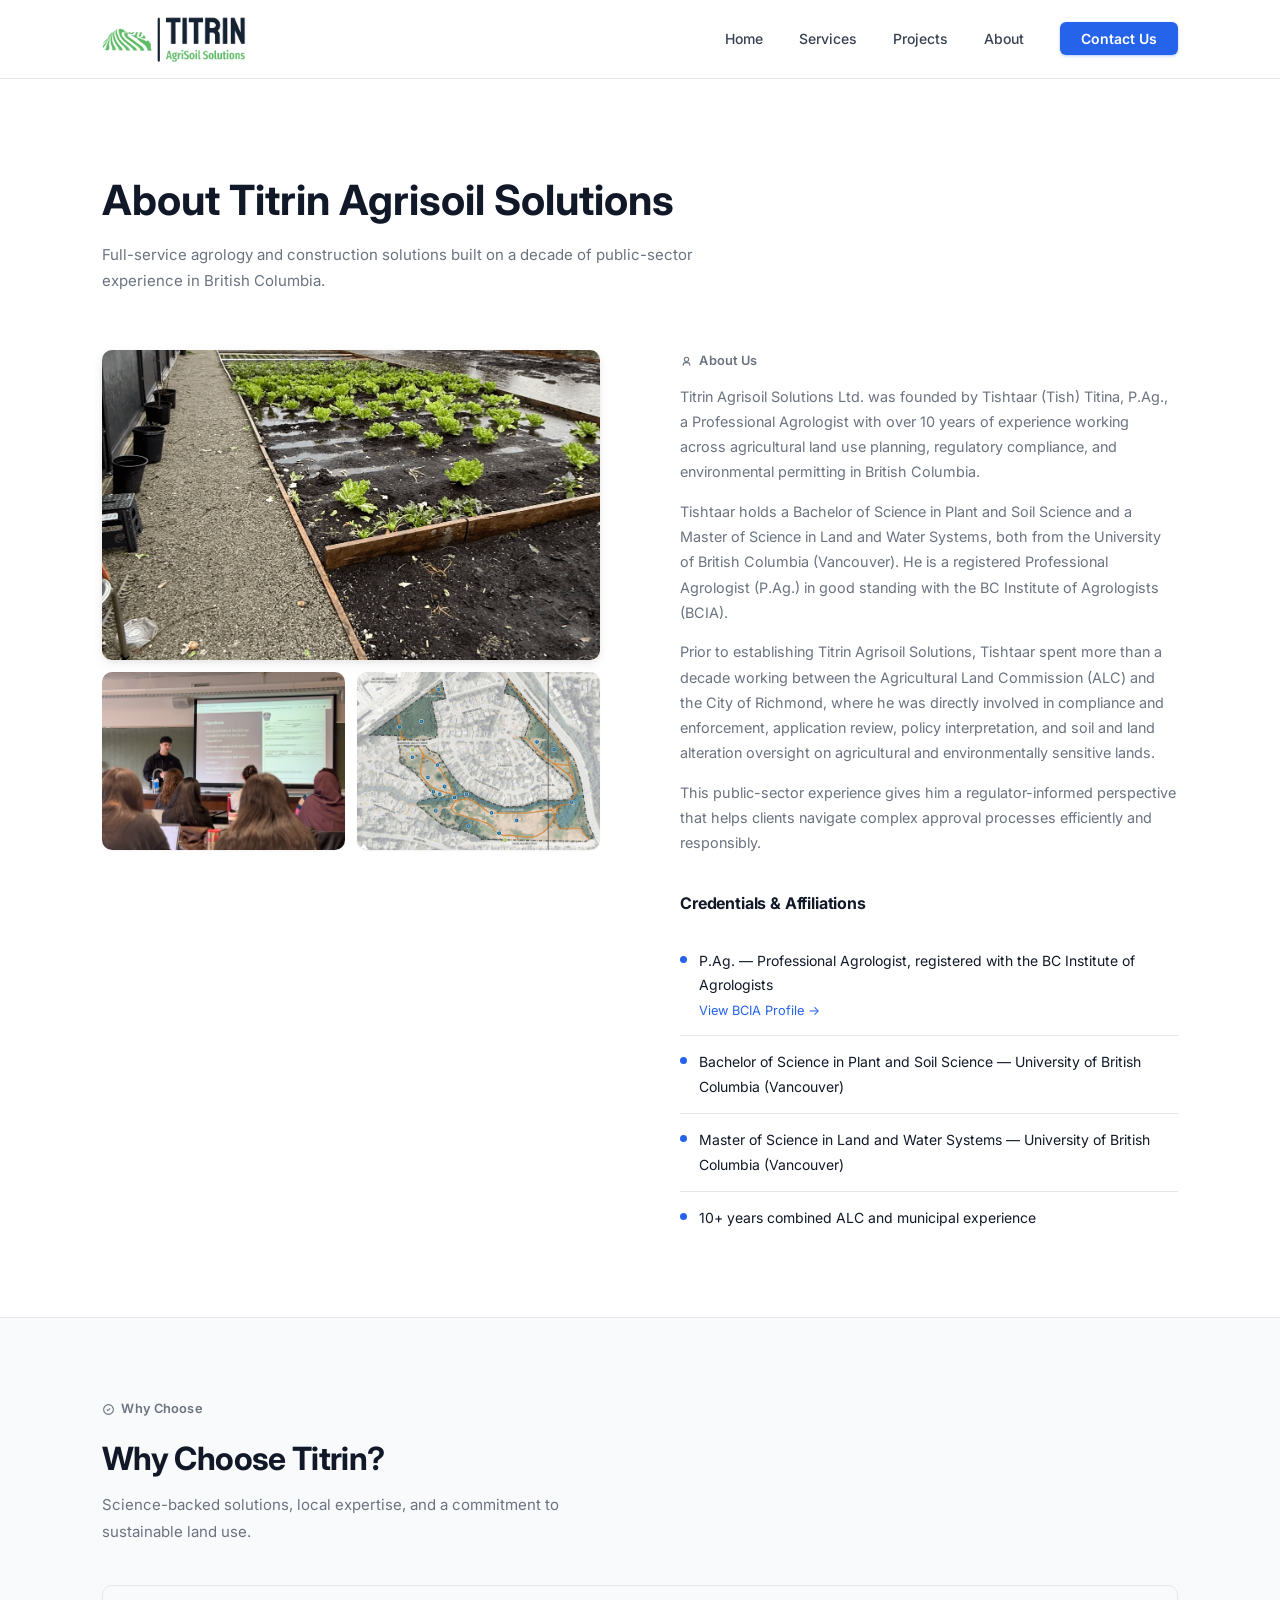
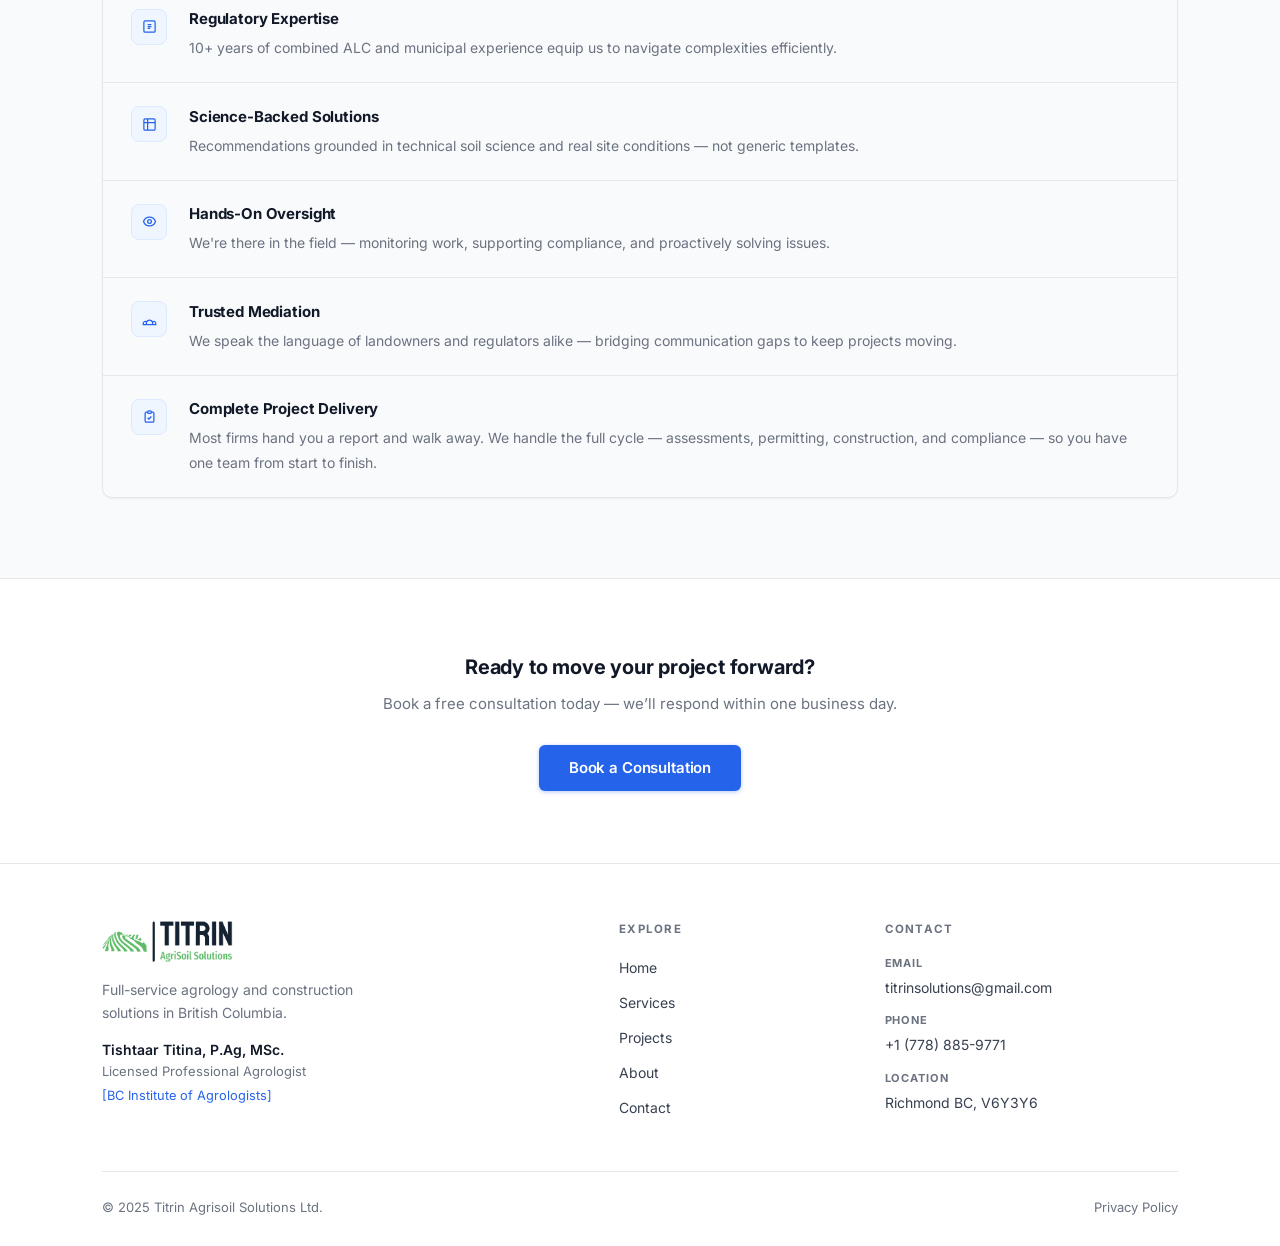
==== commit 448a68ee: "Polish: smooth Deliverables accordion, tighter typography, refined hover states, responsive fixes" ====
--- a/about.html
+++ b/about.html
@@ -66,6 +66,6 @@
 </section>
 
 <footer class="footer"><div class="container"><div class="foot-grid"><div class="foot-brand"><img src="public/images/logo.png" alt="Titrin" class="foot-logo"/><p>Full-service agrology and construction solutions in British Columbia.</p><div class="foot-name">Tishtaar Titina, P.Ag, MSc.</div><div class="foot-cred">Licensed Professional Agrologist</div><a href="https://www.bcia.com/user/2788" target="_blank" class="foot-bcia">[BC Institute of Agrologists]</a></div><div class="foot-col"><h4>Explore</h4><ul><li><a href="index.html">Home</a></li><li><a href="index.html#services">Services</a></li><li><a href="projects.html">Projects</a></li><li><a href="about.html">About</a></li><li><a href="contact.html">Contact</a></li></ul></div><div class="foot-col"><h4>Contact</h4><div class="fci"><small>Email</small><a href="mailto:titrinsolutions@gmail.com">titrinsolutions@gmail.com</a></div><div class="fci"><small>Phone</small><a href="tel:+17788859771">+1 (778) 885-9771</a></div><div class="fci"><small>Location</small><span>Richmond BC, V6Y3Y6</span></div></div></div><div class="foot-bot"><p>&#169; 2025 Titrin Agrisoil Solutions Ltd.</p><a href="privacy-policy.html">Privacy Policy</a></div></div></footer>
-<script>function toggleNav(){document.getElementById('mobileNav').classList.toggle('open');}const obs=new IntersectionObserver(e=>{e.forEach(el=>{if(el.isIntersecting){el.target.classList.add('in');obs.unobserve(el.target);}});},{threshold:0.07});document.querySelectorAll('.fade-up').forEach(el=>obs.observe(el));</script>
+<script>function toggleNav(){document.getElementById('mobileNav').classList.toggle('open');}const obs=new IntersectionObserver(function(entries){entries.forEach(function(e){if(e.isIntersecting){e.target.classList.add('in');obs.unobserve(e.target);}});},{threshold:0.07});document.querySelectorAll('.fade-up').forEach(el=>obs.observe(el));</script>
 </body>
 </html>
--- a/styles/main.css
+++ b/styles/main.css
@@ -1,323 +1,263 @@
-@import url('https://fonts.googleapis.com/css2?family=Inter:wght@300;400;500;600;700&family=Playfair+Display:wght@600;700&display=swap');
-
-*, *::before, *::after { box-sizing: border-box; margin: 0; padding: 0; }
-
-:root {
-  --blue:      #2563EB;
-  --blue-l:    #EFF6FF;
-  --blue-m:    #DBEAFE;
-  --blue-dk:   #1D4ED8;
-  --bg:        #FFFFFF;
-  --bg2:       #F9FAFB;
-  --bg3:       #F3F4F6;
-  --border:    #E5E7EB;
-  --border2:   #D1D5DB;
-  --text:      #111827;
-  --text2:     #374151;
-  --muted:     #6B7280;
-  --muted2:    #9CA3AF;
-  --green:     #16A34A;
-  --amber:     #B45309;
-  --purple:    #6D28D9;
-  --shadow-sm: 0 1px 2px rgba(0,0,0,0.06);
-  --shadow:    0 1px 3px rgba(0,0,0,0.1), 0 1px 2px rgba(0,0,0,0.06);
-  --shadow-md: 0 4px 6px rgba(0,0,0,0.07), 0 2px 4px rgba(0,0,0,0.05);
-  --shadow-lg: 0 10px 15px rgba(0,0,0,0.08), 0 4px 6px rgba(0,0,0,0.04);
-  --r:         10px;
-  --r-sm:      6px;
-  --max:       1140px;
-  --fn:        'Inter', -apple-system, sans-serif;
-  --fs:        'Playfair Display', Georgia, serif;
+@import url('https://fonts.googleapis.com/css2?family=Inter:wght@300;400;500;600;700&family=Playfair+Display:ital,wght@0,600;0,700;1,500&display=swap');
+
+*,*::before,*::after{box-sizing:border-box;margin:0;padding:0}
+
+:root{
+  --blue:#2563EB;--blue-dk:#1D4ED8;--blue-l:#EFF6FF;--blue-m:#DBEAFE;
+  --bg:#FFFFFF;--bg2:#F9FAFB;--bg3:#F3F4F6;
+  --border:#E5E7EB;--border2:#D1D5DB;
+  --text:#111827;--text2:#374151;--muted:#6B7280;--muted2:#9CA3AF;
+  --shadow-sm:0 1px 2px rgba(0,0,0,0.05);
+  --shadow:0 1px 3px rgba(0,0,0,0.08),0 1px 2px rgba(0,0,0,0.04);
+  --shadow-md:0 4px 12px rgba(0,0,0,0.07),0 2px 4px rgba(0,0,0,0.04);
+  --shadow-lg:0 10px 25px rgba(0,0,0,0.09),0 4px 8px rgba(0,0,0,0.04);
+  --r:10px;--r-sm:6px;--max:1140px;
+  --fn:'Inter',-apple-system,BlinkMacSystemFont,sans-serif;
+  --fs:'Playfair Display',Georgia,serif;
 }
 
-html { scroll-behavior: smooth; font-size: 16px; }
-body { background: var(--bg); color: var(--text); font-family: var(--fn); font-weight: 400; line-height: 1.6; -webkit-font-smoothing: antialiased; overflow-x: hidden; }
-a { color: inherit; text-decoration: none; }
-img { max-width: 100%; display: block; }
-ul { list-style: none; }
-p { color: var(--muted); font-size: 0.9375rem; line-height: 1.75; }
-
-.container { max-width: var(--max); margin: 0 auto; padding: 0 2rem; }
-.sec { padding: 5rem 0; }
-
-/* ── NAV ─────────────────────────────────────────────── */
-.nav-wrap {
-  position: sticky; top: 0; z-index: 200;
-  background: rgba(255,255,255,0.96);
-  backdrop-filter: blur(12px);
-  -webkit-backdrop-filter: blur(12px);
-  border-bottom: 1px solid var(--border);
-  padding: 0.875rem 0;
+html{scroll-behavior:smooth}
+body{background:var(--bg);color:var(--text);font-family:var(--fn);font-weight:400;line-height:1.6;-webkit-font-smoothing:antialiased;overflow-x:hidden}
+a{color:inherit;text-decoration:none}
+img{max-width:100%;display:block}
+ul{list-style:none}
+p{color:var(--muted);font-size:0.9375rem;line-height:1.75}
+.container{max-width:var(--max);margin:0 auto;padding:0 2rem}
+.sec{padding:5rem 0}
+
+/* NAV */
+.nav-wrap{position:sticky;top:0;z-index:200;background:rgba(255,255,255,0.97);backdrop-filter:blur(16px);-webkit-backdrop-filter:blur(16px);border-bottom:1px solid var(--border);padding:1rem 0}
+.nav-inner{max-width:var(--max);margin:0 auto;padding:0 2rem;display:flex;align-items:center;justify-content:space-between}
+.nav-logo img{height:46px;width:auto}
+.nav-links{display:flex;align-items:center;gap:2.25rem}
+.nav-links a{font-size:0.875rem;font-weight:500;color:var(--text2);transition:color .15s}
+.nav-links a:hover{color:var(--blue)}
+.btn-nav{background:var(--blue)!important;color:#fff!important;padding:0.5rem 1.3rem!important;border-radius:var(--r-sm)!important;font-weight:600!important;font-size:0.875rem!important;box-shadow:0 1px 3px rgba(37,99,235,0.35)!important;transition:all .15s!important}
+.btn-nav:hover{background:var(--blue-dk)!important;box-shadow:0 3px 10px rgba(37,99,235,0.42)!important;transform:translateY(-1px)!important}
+.hamburger{display:none;flex-direction:column;gap:5px;cursor:pointer;padding:4px}
+.hamburger span{display:block;width:20px;height:2px;background:var(--text);border-radius:2px}
+.mobile-nav{display:none;position:fixed;inset:0;z-index:300;background:#fff;padding:5rem 2rem 2rem;flex-direction:column;gap:1.75rem}
+.mobile-nav.open{display:flex}
+.mobile-nav a{font-size:1.25rem;font-weight:500;color:var(--text);padding-bottom:1rem;border-bottom:1px solid var(--border)}
+.mobile-close{position:absolute;top:1.1rem;right:1.5rem;font-size:1.5rem;cursor:pointer;background:none;border:none;color:var(--text);font-weight:300;line-height:1}
+
+/* HERO */
+.hero{position:relative;min-height:min(92vh,860px);display:flex;flex-direction:column;align-items:center;justify-content:space-between;overflow:hidden;text-align:center}
+.hero-img{position:absolute;inset:0;width:100%;height:100%;object-fit:cover;object-position:center 38%;z-index:0}
+.hero-ov{position:absolute;inset:0;z-index:1;background:linear-gradient(180deg,rgba(255,255,255,0.92) 0%,rgba(255,255,255,0.78) 18%,rgba(255,255,255,0.28) 52%,rgba(0,0,0,0.08) 100%)}
+.hero-top{position:relative;z-index:2;padding:4.5rem 2rem 0;max-width:760px;width:100%}
+.hero-top h1{font-size:clamp(1.95rem,4.2vw,3.25rem);font-weight:700;color:var(--text);line-height:1.17;margin-bottom:1rem;letter-spacing:-0.025em}
+.hero-top p{font-size:1.0625rem;color:var(--text2);max-width:540px;margin:0 auto;line-height:1.7}
+.hero-logos{position:relative;z-index:2;display:flex;align-items:center;justify-content:center;gap:1.5rem;padding:0 1.5rem;flex-wrap:wrap}
+.hero-logos img{height:28px;width:auto;object-fit:contain}
+.hero-logos .sep{color:#D1D5DB;font-size:1rem;font-weight:300}
+.hero-bottom{position:relative;z-index:2;padding-bottom:3.5rem}
+
+/* BUTTONS */
+.btn{display:inline-flex;align-items:center;gap:0.4rem;padding:0.7rem 1.85rem;border-radius:var(--r-sm);font-family:var(--fn);font-size:0.9375rem;font-weight:600;cursor:pointer;border:none;transition:all .15s;text-decoration:none;letter-spacing:-0.01em}
+.btn-primary{background:var(--blue);color:#fff;box-shadow:0 1px 4px rgba(37,99,235,0.35)}
+.btn-primary:hover{background:var(--blue-dk);box-shadow:0 4px 12px rgba(37,99,235,0.42);transform:translateY(-1px)}
+.btn-outline{background:#fff;color:var(--text2);border:1.5px solid var(--border2);box-shadow:var(--shadow-sm)}
+.btn-outline:hover{border-color:var(--blue);color:var(--blue)}
+
+/* LABELS + HEADINGS */
+.slabel{display:inline-flex;align-items:center;gap:0.4rem;font-size:0.8rem;font-weight:600;color:var(--muted);letter-spacing:0.01em;margin-bottom:0.5rem}
+.slabel svg{width:13px;height:13px;flex-shrink:0}
+.sec-head{margin-bottom:2.5rem}
+.sec-head h2{font-size:clamp(1.5rem,2.5vw,2rem);font-weight:700;color:var(--text);margin-top:0.35rem;letter-spacing:-0.02em}
+.sec-head p{margin-top:0.5rem;max-width:520px}
+.sec-head-row{display:flex;justify-content:space-between;align-items:flex-end;margin-bottom:2.5rem}
+
+/* WHO WE HELP */
+.who-sec{padding:2.75rem 0;border-bottom:1px solid var(--border)}
+
+/* SERVICES */
+.svc-grid{display:grid;grid-template-columns:repeat(3,1fr);gap:1.25rem}
+.svc-card{background:var(--bg2);border:1px solid var(--border);border-radius:var(--r);overflow:hidden;transition:box-shadow .22s,transform .22s,border-color .22s;display:flex;flex-direction:column}
+.svc-card:hover{box-shadow:var(--shadow-lg);transform:translateY(-3px);border-color:var(--border2)}
+.svc-card-body{padding:1.75rem 1.75rem 1.5rem;flex:1}
+.svc-card h3{font-size:0.9375rem;font-weight:700;color:var(--text);margin-bottom:0.65rem;letter-spacing:-0.01em}
+.svc-card p{font-size:0.875rem;line-height:1.7}
+
+/* Deliverables accordion - smooth max-height animation */
+.svc-del-btn{width:100%;display:flex;align-items:center;justify-content:space-between;background:#fff;border:none;border-top:1px solid var(--border);padding:0.8rem 1.75rem;cursor:pointer;font-family:var(--fn);font-size:0.8125rem;font-weight:600;color:var(--text2);transition:background .15s,color .15s;flex-shrink:0}
+.svc-del-btn:hover{background:var(--blue-l);color:var(--blue)}
+.svc-del-btn .arrow-icon{transition:transform .28s cubic-bezier(0.4,0,0.2,1);flex-shrink:0;stroke:currentColor}
+.svc-del-btn.open{background:var(--blue-l);color:var(--blue)}
+.svc-del-btn.open .arrow-icon{transform:rotate(180deg)}
+.svc-del-content{max-height:0;overflow:hidden;transition:max-height .35s cubic-bezier(0.4,0,0.2,1);background:#fff}
+.svc-del-content.open{max-height:400px;border-top:1px solid var(--border)}
+.svc-del-content ul{padding:0.75rem 1.75rem 1.25rem}
+.svc-del-content li{font-size:0.8125rem;color:var(--muted);padding:0.45rem 0 0.45rem 1.1rem;border-bottom:1px solid var(--border);position:relative;line-height:1.55}
+.svc-del-content li:last-child{border-bottom:none}
+.svc-del-content li::before{content:'—';position:absolute;left:0;color:var(--blue);font-size:0.7rem;top:0.52rem}
+
+/* WHY CHOOSE */
+.why-list{border:1px solid var(--border);border-radius:var(--r);overflow:hidden;margin-top:2.25rem;box-shadow:var(--shadow-sm)}
+.why-row{display:grid;grid-template-columns:42px 1fr;gap:1rem;align-items:start;padding:1.35rem 1.75rem;border-bottom:1px solid var(--border);transition:background .15s}
+.why-row:last-child{border-bottom:none}
+.why-row:hover{background:var(--bg2)}
+.wi{width:36px;height:36px;border-radius:8px;background:var(--blue-l);border:1px solid var(--blue-m);display:flex;align-items:center;justify-content:center;flex-shrink:0;margin-top:0.1rem}
+.wi svg{width:15px;height:15px;stroke:var(--blue)}
+.why-row h3{font-size:0.9375rem;font-weight:700;color:var(--text);margin-bottom:0.3rem;letter-spacing:-0.01em}
+.why-row p{font-size:0.875rem}
+
+/* PROJECTS */
+.proj-grid{display:grid;grid-template-columns:repeat(3,1fr);gap:1.25rem}
+.proj-card{background:var(--bg);border:1px solid var(--border);border-radius:var(--r);overflow:hidden;transition:box-shadow .22s,transform .22s,border-color .22s;display:block}
+.proj-card:hover{box-shadow:var(--shadow-lg);transform:translateY(-3px);border-color:var(--border2)}
+.proj-img-wrap{height:210px;overflow:hidden}
+.proj-img{width:100%;height:100%;object-fit:cover;transition:transform .45s ease}
+.proj-card:hover .proj-img{transform:scale(1.05)}
+.proj-body{padding:1.25rem 1.35rem 1.35rem}
+.proj-client{font-size:0.72rem;font-weight:700;color:var(--muted);text-transform:uppercase;letter-spacing:0.06em;margin-bottom:0.2rem}
+.proj-body h3{font-size:0.9375rem;font-weight:700;color:var(--text);margin-bottom:0.45rem;letter-spacing:-0.01em}
+.proj-body p{font-size:0.8125rem;line-height:1.65}
+.ptag{display:inline-block;font-size:0.6875rem;font-weight:700;letter-spacing:0.05em;text-transform:uppercase;padding:0.2rem 0.65rem;border-radius:100px;margin-top:0.75rem}
+.t-ag{background:#DCFCE7;color:#15803D}
+.t-dev{background:#DBEAFE;color:#1D4ED8}
+.t-rem{background:#FEF3C7;color:#B45309}
+.t-mun{background:#EDE9FE;color:#6D28D9}
+.view-all-link{display:flex;align-items:center;justify-content:center;gap:0.35rem;margin-top:2.25rem;padding-top:1.75rem;border-top:1px solid var(--border);font-size:0.9rem;font-weight:600;color:var(--blue);transition:gap .15s}
+.view-all-link:hover{gap:0.6rem}
+
+/* STEPS */
+.steps-section{text-align:center}
+.steps-section h2{font-family:var(--fs);font-size:clamp(1.5rem,2.5vw,2rem);font-weight:700;letter-spacing:-0.02em;margin-top:0.4rem}
+.steps-grid{display:grid;grid-template-columns:repeat(3,1fr);gap:2rem;margin:3rem 0 3.5rem;position:relative}
+.steps-grid::before{content:'';position:absolute;top:36px;left:calc(16.66% + 20px);right:calc(16.66% + 20px);height:1px;background:var(--border);z-index:0}
+.step{display:flex;flex-direction:column;align-items:center;position:relative;z-index:1;padding:0 0.5rem}
+.step-icon{width:72px;height:72px;border-radius:50%;background:var(--blue-l);border:1.5px solid var(--blue-m);display:flex;align-items:center;justify-content:center;margin-bottom:1.25rem;flex-shrink:0;box-shadow:0 2px 8px rgba(37,99,235,0.1)}
+.step-icon svg{width:28px;height:28px;stroke:var(--blue)}
+.step h3{font-size:0.9375rem;font-weight:700;color:var(--text);margin-bottom:0.4rem;letter-spacing:-0.01em}
+.step p{font-size:0.875rem}
+.cta-row .italic-note{font-style:italic;font-size:0.9375rem;color:var(--muted);margin-bottom:0.35rem}
+.cta-row .cta-sub{font-size:0.9rem;color:var(--muted);margin-bottom:1.75rem}
+
+/* PAGE HERO */
+.page-hero{position:relative;height:300px;display:flex;align-items:center;justify-content:center;overflow:hidden;text-align:center}
+.page-hero img{position:absolute;inset:0;width:100%;height:100%;object-fit:cover;object-position:center 42%}
+.page-hero-ov{position:absolute;inset:0;background:rgba(0,0,0,0.50)}
+.page-hero-txt{position:relative;z-index:2;padding:0 1.5rem}
+.page-hero-txt h1{font-size:clamp(1.75rem,3.5vw,2.6rem);font-weight:700;color:#fff;margin-bottom:0.6rem;letter-spacing:-0.025em}
+.page-hero-txt p{color:rgba(255,255,255,0.78);max-width:580px;margin:0 auto;font-size:1rem}
+
+/* PROJECTS FULL */
+.proj-full{display:grid;grid-template-columns:400px 1fr;gap:3rem;align-items:start;padding:3rem 0;border-bottom:1px solid var(--border)}
+.proj-full:first-child{padding-top:0}
+.proj-full:last-child{border-bottom:none}
+.proj-full-img{border-radius:var(--r);overflow:hidden;box-shadow:var(--shadow-md)}
+.proj-full-img img{width:100%;height:280px;object-fit:cover;display:block}
+.pfl-tag{display:inline-block;font-size:0.6875rem;font-weight:700;letter-spacing:0.05em;text-transform:uppercase;padding:0.2rem 0.65rem;border-radius:100px;margin-bottom:0.8rem}
+.pfl-body h2{font-size:1.375rem;font-weight:700;color:var(--text);margin-bottom:0.7rem;letter-spacing:-0.02em}
+.pfl-body>p{font-size:0.9rem;margin-bottom:1.2rem}
+.role-lbl{font-size:0.7rem;font-weight:700;text-transform:uppercase;letter-spacing:0.1em;color:var(--muted);display:block;margin-top:1.1rem;margin-bottom:0.4rem}
+.role-p{font-size:0.875rem;color:var(--muted);line-height:1.7}
+.del-lbl{font-size:0.7rem;font-weight:700;text-transform:uppercase;letter-spacing:0.1em;color:var(--muted);display:block;margin:1.1rem 0 0.5rem}
+.del-li{font-size:0.8125rem;color:var(--muted);padding:0.38rem 0 0.38rem 1.1rem;border-bottom:1px solid var(--border);position:relative;line-height:1.55}
+.del-li:last-child{border-bottom:none}
+.del-li::before{content:'—';position:absolute;left:0;color:var(--blue);font-size:0.7rem;top:0.46rem}
+
+/* ABOUT */
+.about-hero{padding:5.5rem 0 4.5rem}
+.about-intro{margin-bottom:3.5rem}
+.about-intro h1{font-size:clamp(1.75rem,3.5vw,2.5rem);font-weight:700;margin-bottom:0.6rem;letter-spacing:-0.025em}
+.about-grid{display:grid;grid-template-columns:1fr 1fr;gap:5rem;align-items:start}
+.a-photos{display:grid;grid-template-columns:1fr 1fr;gap:0.75rem}
+.a-main{grid-column:span 2;border-radius:var(--r);overflow:hidden;box-shadow:var(--shadow-md)}
+.a-main img{width:100%;height:310px;object-fit:cover}
+.a-sub{border-radius:var(--r);overflow:hidden;box-shadow:var(--shadow-sm)}
+.a-sub img{width:100%;height:178px;object-fit:cover}
+.a-txt h1{font-size:clamp(1.7rem,3vw,2.3rem);font-weight:700;color:var(--text);margin-bottom:1rem;line-height:1.22;letter-spacing:-0.025em}
+.a-txt p{font-size:0.9rem;margin-bottom:0.9rem}
+.cred-block{margin-top:2.25rem}
+.cred-block h3{font-size:1rem;font-weight:700;color:var(--text);margin-bottom:1.1rem;letter-spacing:-0.01em}
+.cred-item{display:flex;gap:0.75rem;align-items:flex-start;padding:0.875rem 0;border-bottom:1px solid var(--border)}
+.cred-item:last-child{border-bottom:none}
+.cdot{width:7px;height:7px;border-radius:50%;background:var(--blue);margin-top:0.45rem;flex-shrink:0}
+.cred-item p{font-size:0.875rem;color:var(--text);margin:0}
+.cred-item a{color:var(--blue);font-size:0.8rem;display:block;margin-top:0.2rem}
+
+/* CONTACT */
+.contact-pg{padding:5.5rem 0 4.5rem}
+.con-hero-row{display:grid;grid-template-columns:1fr 1fr;gap:4rem;align-items:center;margin-bottom:4rem}
+.con-hero-txt h1{font-size:clamp(1.7rem,3vw,2.4rem);font-weight:700;margin-bottom:0.75rem;letter-spacing:-0.025em}
+.con-hero-img{border-radius:var(--r);overflow:hidden;box-shadow:var(--shadow-md)}
+.con-hero-img img{width:100%;height:270px;object-fit:cover}
+.con-row{display:grid;grid-template-columns:1.2fr 1fr;gap:4.5rem;align-items:start}
+.con-form-hd{font-size:1.1rem;font-weight:700;color:var(--text);margin-bottom:0.35rem;letter-spacing:-0.01em}
+.con-form-sub{font-size:0.875rem;color:var(--muted);margin-bottom:1.75rem}
+.fg{margin-bottom:0.875rem}
+.fg input,.fg textarea,.fg select{width:100%;padding:0.72rem 1rem;background:var(--bg2);border:1px solid var(--border);border-radius:var(--r-sm);color:var(--text);font-family:var(--fn);font-size:0.875rem;transition:border-color .15s,background .15s,box-shadow .15s;appearance:none;-webkit-appearance:none}
+.fg input:focus,.fg textarea:focus,.fg select:focus{outline:none;border-color:var(--blue);background:#fff;box-shadow:0 0 0 3px rgba(37,99,235,0.1)}
+.fg textarea{height:110px;resize:vertical}
+.fg input::placeholder,.fg textarea::placeholder{color:var(--muted2)}
+.fg select option{background:#fff;color:var(--text)}
+.con-info-hd{font-size:1.1rem;font-weight:700;color:var(--text);margin-bottom:0.5rem;letter-spacing:-0.01em}
+.con-info-sub{font-size:0.875rem;color:var(--muted);margin-bottom:1.5rem}
+.cmeth{display:flex;align-items:center;gap:1rem;padding:1rem 1.1rem;border:1px solid var(--border);border-radius:var(--r);margin-bottom:0.75rem;transition:border-color .15s,box-shadow .15s}
+.cmeth:hover{border-color:var(--blue);box-shadow:0 0 0 3px rgba(37,99,235,0.07)}
+.cmi{width:38px;height:38px;border-radius:8px;background:var(--blue-l);border:1px solid var(--blue-m);display:flex;align-items:center;justify-content:center;flex-shrink:0}
+.cmi svg{width:16px;height:16px;stroke:var(--blue)}
+.cmi-info small{font-size:0.69rem;text-transform:uppercase;letter-spacing:0.08em;color:var(--muted);font-weight:700;display:block}
+.cmi-info p{font-size:0.9rem;color:var(--text);margin:0.1rem 0 0.25rem}
+.cmi-info a{font-size:0.8rem;color:var(--blue)}
+
+/* FOOTER */
+.footer{background:var(--bg);border-top:1px solid var(--border);padding:3.5rem 0 1.75rem}
+.foot-grid{display:grid;grid-template-columns:2.2fr 1fr 1.4fr;gap:3.5rem;margin-bottom:2.5rem}
+.foot-logo{height:42px;margin-bottom:1rem}
+.foot-brand p{font-size:0.875rem;color:var(--muted);max-width:260px;margin-bottom:0.9rem;line-height:1.65}
+.foot-name{font-size:0.875rem;font-weight:600;color:var(--text)}
+.foot-cred{font-size:0.8125rem;color:var(--muted)}
+.foot-bcia{font-size:0.8rem;color:var(--blue);display:inline-block;margin-top:0.25rem}
+.foot-col h4{font-size:0.72rem;font-weight:700;text-transform:uppercase;letter-spacing:0.11em;color:var(--muted);margin-bottom:1rem}
+.foot-col li{margin-bottom:0.6rem}
+.foot-col li a{font-size:0.875rem;color:var(--text2);transition:color .15s}
+.foot-col li a:hover{color:var(--blue)}
+.fci{margin-bottom:0.75rem}
+.fci small{font-size:0.69rem;text-transform:uppercase;letter-spacing:0.08em;color:var(--muted);font-weight:700;display:block;margin-bottom:0.15rem}
+.fci a,.fci span{font-size:0.875rem;color:var(--text2)}
+.fci a:hover{color:var(--blue)}
+.foot-bot{padding-top:1.5rem;border-top:1px solid var(--border);display:flex;justify-content:space-between;align-items:center}
+.foot-bot p,.foot-bot a{font-size:0.8125rem;color:var(--muted)}
+.foot-bot a:hover{color:var(--blue)}
+
+/* CTA */
+.cta-section{text-align:center;padding:4.5rem 0}
+.cta-section h3{font-size:1.25rem;font-weight:700;color:var(--text);margin-bottom:0.5rem;letter-spacing:-0.01em}
+.cta-section p{margin-bottom:1.75rem;font-size:0.9375rem}
+
+/* ANIMATIONS */
+.fade-up{opacity:0;transform:translateY(20px);transition:opacity .6s ease,transform .6s ease}
+.fade-up.in{opacity:1;transform:none}
+
+/* UTILITY */
+.border-t{border-top:1px solid var(--border)}
+.bg-gray{background:var(--bg2)}
+
+/* RESPONSIVE */
+@media(max-width:1024px){
+  .svc-grid{grid-template-columns:1fr 1fr}
+  .proj-grid{grid-template-columns:1fr 1fr}
+  .proj-full{grid-template-columns:1fr}
+  .proj-full-img img{height:240px}
+  .about-grid{grid-template-columns:1fr;gap:3rem}
+  .con-hero-row{grid-template-columns:1fr;gap:2rem}
+  .con-row{grid-template-columns:1fr;gap:2.5rem}
+  .foot-grid{grid-template-columns:1fr 1fr;gap:2.5rem}
 }
-.nav-inner { max-width: var(--max); margin: 0 auto; padding: 0 2rem; display: flex; align-items: center; justify-content: space-between; }
-.nav-logo img { height: 44px; width: auto; }
-.nav-links { display: flex; align-items: center; gap: 2.25rem; }
-.nav-links a { font-size: 0.875rem; font-weight: 500; color: var(--text2); transition: color .15s; }
-.nav-links a:hover { color: var(--blue); }
-.btn-nav { background: var(--blue) !important; color: #fff !important; padding: 0.5rem 1.25rem !important; border-radius: var(--r-sm) !important; font-weight: 500 !important; transition: background .15s, box-shadow .15s !important; box-shadow: 0 1px 3px rgba(37,99,235,0.3) !important; }
-.btn-nav:hover { background: var(--blue-dk) !important; box-shadow: 0 3px 8px rgba(37,99,235,0.35) !important; }
-.hamburger { display: none; flex-direction: column; gap: 5px; cursor: pointer; padding: 4px; }
-.hamburger span { display: block; width: 20px; height: 2px; background: var(--text); border-radius: 2px; transition: all .2s; }
-.mobile-nav { display: none; position: fixed; inset: 0; z-index: 300; background: #fff; padding: 5rem 2rem 2rem; flex-direction: column; gap: 1.75rem; border-top: 1px solid var(--border); }
-.mobile-nav.open { display: flex; }
-.mobile-nav a { font-size: 1.25rem; font-weight: 500; color: var(--text); padding-bottom: 1rem; border-bottom: 1px solid var(--border); }
-.mobile-close { position: absolute; top: 1rem; right: 1.5rem; font-size: 1.5rem; cursor: pointer; background: none; border: none; color: var(--text); font-weight: 300; }
-
-/* ── HERO ────────────────────────────────────────────── */
-.hero {
-  position: relative;
-  height: calc(100vh - 68px);
-  min-height: 580px;
-  max-height: 900px;
-  display: flex;
-  flex-direction: column;
-  align-items: center;
-  justify-content: space-between;
-  overflow: hidden;
-  text-align: center;
+@media(max-width:768px){
+  .nav-links{display:none}
+  .hamburger{display:flex}
+  .svc-grid,.proj-grid{grid-template-columns:1fr}
+  .steps-grid{grid-template-columns:1fr;gap:1.5rem}
+  .steps-grid::before{display:none}
+  .foot-grid{grid-template-columns:1fr;gap:2rem}
+  .foot-bot{flex-direction:column;gap:0.5rem;text-align:center}
+  .sec-head-row{flex-direction:column;align-items:flex-start;gap:1rem}
+  .hero{min-height:calc(100svh - 74px)}
+  .hero-top{padding-top:3rem}
+  .page-hero{height:240px}
+  .about-intro h1{font-size:1.75rem}
 }
-.hero-img { position: absolute; inset: 0; width: 100%; height: 100%; object-fit: cover; object-position: center 35%; z-index: 0; }
-.hero-ov {
-  position: absolute; inset: 0; z-index: 1;
-  background: linear-gradient(
-    180deg,
-    rgba(255,255,255,0.90) 0%,
-    rgba(255,255,255,0.75) 22%,
-    rgba(255,255,255,0.25) 55%,
-    rgba(0,0,0,0.10) 100%
-  );
-}
-.hero-top { position: relative; z-index: 2; padding: 3.5rem 1.5rem 0; max-width: 740px; width: 100%; }
-.hero-top h1 { font-size: clamp(1.9rem, 4vw, 3.1rem); font-weight: 700; color: var(--text); line-height: 1.18; margin-bottom: 1rem; letter-spacing: -0.025em; }
-.hero-top p { font-size: 1.0625rem; color: var(--text2); max-width: 540px; margin: 0 auto; line-height: 1.7; }
-.hero-logos { position: relative; z-index: 2; display: flex; align-items: center; justify-content: center; gap: 1.75rem; padding: 0 1.5rem; flex-wrap: wrap; }
-.hero-logos img { height: 26px; width: auto; object-fit: contain; }
-.hero-logos .sep { color: #CBD5E1; font-size: 1rem; font-weight: 300; }
-.hero-bottom { position: relative; z-index: 2; padding-bottom: 3rem; }
-
-/* ── BUTTONS ─────────────────────────────────────────── */
-.btn { display: inline-flex; align-items: center; gap: 0.4rem; padding: 0.65rem 1.75rem; border-radius: var(--r-sm); font-family: var(--fn); font-size: 0.9375rem; font-weight: 500; cursor: pointer; border: none; transition: all .15s; text-decoration: none; }
-.btn-primary { background: var(--blue); color: #fff; box-shadow: 0 1px 3px rgba(37,99,235,0.3); }
-.btn-primary:hover { background: var(--blue-dk); box-shadow: 0 3px 10px rgba(37,99,235,0.4); transform: translateY(-1px); }
-.btn-outline { background: #fff; color: var(--text2); border: 1px solid var(--border2); }
-.btn-outline:hover { border-color: var(--blue); color: var(--blue); }
-
-/* ── WHO WE HELP ─────────────────────────────────────── */
-.who-sec { padding: 2.5rem 0; border-bottom: 1px solid var(--border); }
-.slabel { display: flex; align-items: center; gap: 0.4rem; font-size: 0.8rem; font-weight: 500; color: var(--muted); margin-bottom: 0.5rem; letter-spacing: 0.01em; }
-.slabel svg { width: 13px; height: 13px; flex-shrink: 0; }
-
-/* ── SECTION HEADINGS ────────────────────────────────── */
-.sec-head { margin-bottom: 2.5rem; }
-.sec-head h2 { font-size: clamp(1.5rem, 2.5vw, 2rem); font-weight: 700; color: var(--text); margin-top: 0.35rem; }
-.sec-head p { margin-top: 0.5rem; max-width: 520px; }
-.sec-head-row { display: flex; justify-content: space-between; align-items: flex-end; margin-bottom: 2.5rem; }
-
-/* ── SERVICES ────────────────────────────────────────── */
-.svc-grid { display: grid; grid-template-columns: repeat(3, 1fr); gap: 1.25rem; }
-.svc-card {
-  background: var(--bg2); border: 1px solid var(--border);
-  border-radius: var(--r); overflow: hidden;
-  transition: box-shadow .2s, transform .2s;
-}
-.svc-card:hover { box-shadow: var(--shadow-lg); transform: translateY(-2px); }
-.svc-card-body { padding: 1.75rem 1.75rem 1.25rem; }
-.svc-card h3 { font-size: 0.9375rem; font-weight: 600; color: var(--text); margin-bottom: 0.6rem; }
-.svc-card p { font-size: 0.875rem; }
-
-/* Deliverables accordion */
-.svc-del-btn {
-  width: 100%; display: flex; align-items: center; justify-content: space-between;
-  background: var(--bg3); border: none; border-top: 1px solid var(--border);
-  padding: 0.75rem 1.75rem; cursor: pointer;
-  font-family: var(--fn); font-size: 0.8125rem; font-weight: 500; color: var(--text2);
-  transition: background .15s;
-}
-.svc-del-btn:hover { background: #EAECF0; }
-.svc-del-btn svg { transition: transform .25s; flex-shrink: 0; }
-.svc-del-btn.open svg { transform: rotate(180deg); }
-.svc-del-content {
-  display: none; padding: 1rem 1.75rem 1.5rem;
-  background: #fff; border-top: 1px solid var(--border);
-}
-.svc-del-content.open { display: block; }
-.svc-del-content li {
-  font-size: 0.8125rem; color: var(--muted); padding: 0.4rem 0 0.4rem 1rem;
-  border-bottom: 1px solid var(--border); position: relative;
-}
-.svc-del-content li:last-child { border-bottom: none; }
-.svc-del-content li::before { content: '—'; position: absolute; left: 0; color: var(--blue); font-size: 0.7rem; top: 0.5rem; }
-
-/* ── WHY CHOOSE ──────────────────────────────────────── */
-.why-list { border: 1px solid var(--border); border-radius: var(--r); overflow: hidden; margin-top: 2rem; }
-.why-row { display: grid; grid-template-columns: 40px 1fr; gap: 1rem; align-items: start; padding: 1.25rem 1.75rem; border-bottom: 1px solid var(--border); transition: background .15s; }
-.why-row:last-child { border-bottom: none; }
-.why-row:hover { background: var(--bg2); }
-.wi { width: 34px; height: 34px; border-radius: 7px; background: var(--blue-l); border: 1px solid var(--blue-m); display: flex; align-items: center; justify-content: center; flex-shrink: 0; margin-top: 0.1rem; }
-.wi svg { width: 15px; height: 15px; stroke: var(--blue); }
-.why-row h3 { font-size: 0.9375rem; font-weight: 600; color: var(--text); margin-bottom: 0.3rem; }
-.why-row p { font-size: 0.875rem; }
-
-/* ── PROJECTS ────────────────────────────────────────── */
-.proj-grid { display: grid; grid-template-columns: repeat(3, 1fr); gap: 1.25rem; }
-.proj-card { background: var(--bg); border: 1px solid var(--border); border-radius: var(--r); overflow: hidden; transition: box-shadow .2s, transform .2s; display: block; }
-.proj-card:hover { box-shadow: var(--shadow-lg); transform: translateY(-3px); }
-.proj-img-wrap { height: 200px; overflow: hidden; }
-.proj-img { width: 100%; height: 100%; object-fit: cover; transition: transform .45s ease; }
-.proj-card:hover .proj-img { transform: scale(1.05); }
-.proj-body { padding: 1.25rem; }
-.proj-client { font-size: 0.6875rem; font-weight: 700; color: var(--muted); text-transform: uppercase; letter-spacing: 0.07em; margin-bottom: 0.2rem; }
-.proj-body h3 { font-size: 0.9375rem; font-weight: 600; color: var(--text); margin-bottom: 0.45rem; }
-.proj-body p { font-size: 0.8125rem; line-height: 1.6; }
-.ptag { display: inline-block; font-size: 0.6875rem; font-weight: 600; letter-spacing: 0.05em; text-transform: uppercase; padding: 0.2rem 0.65rem; border-radius: 100px; margin-top: 0.75rem; }
-.t-ag  { background: #DCFCE7; color: #15803D; }
-.t-dev { background: #DBEAFE; color: #1D4ED8; }
-.t-rem { background: #FEF3C7; color: #B45309; }
-.t-mun { background: #EDE9FE; color: #6D28D9; }
-.view-all-row { display: flex; justify-content: center; margin-top: 2rem; padding-top: 1.5rem; border-top: 1px solid var(--border); }
-.view-all-link { font-size: 0.9rem; font-weight: 500; color: var(--blue); display: flex; align-items: center; gap: 0.3rem; transition: gap .15s; }
-.view-all-link:hover { gap: 0.6rem; }
-
-/* ── STEPS ───────────────────────────────────────────── */
-.steps-wrap { text-align: center; }
-.steps-wrap h2 { font-family: var(--fs); font-size: clamp(1.6rem, 2.5vw, 2rem); font-weight: 700; }
-.steps-grid { display: grid; grid-template-columns: repeat(3, 1fr); gap: 2rem; margin: 3rem 0 3.5rem; position: relative; }
-.steps-grid::before { content: ''; position: absolute; top: 33px; left: calc(16.7% + 18px); right: calc(16.7% + 18px); height: 1px; background: var(--border); z-index: 0; }
-.step { display: flex; flex-direction: column; align-items: center; position: relative; z-index: 1; padding: 0 0.5rem; }
-.step-icon { width: 66px; height: 66px; border-radius: 50%; background: var(--blue-l); border: 1px solid var(--blue-m); display: flex; align-items: center; justify-content: center; margin-bottom: 1.1rem; flex-shrink: 0; }
-.step-icon svg { width: 26px; height: 26px; stroke: var(--blue); }
-.step h3 { font-size: 0.9375rem; font-weight: 600; color: var(--text); margin-bottom: 0.4rem; }
-.step p { font-size: 0.875rem; }
-.cta-box { background: var(--bg2); border: 1px solid var(--border); border-radius: var(--r); padding: 2.5rem; max-width: 640px; margin: 0 auto; }
-.cta-box em { font-style: italic; color: var(--muted); display: block; font-size: 0.9375rem; margin-bottom: 0.5rem; }
-.cta-box p { margin-bottom: 1.5rem; font-size: 0.9rem; }
-
-/* ── PAGE HERO ───────────────────────────────────────── */
-.page-hero { position: relative; height: 300px; display: flex; align-items: center; justify-content: center; text-align: center; overflow: hidden; }
-.page-hero img { position: absolute; inset: 0; width: 100%; height: 100%; object-fit: cover; object-position: center 40%; }
-.page-hero-ov { position: absolute; inset: 0; background: rgba(0,0,0,0.52); }
-.page-hero-txt { position: relative; z-index: 2; padding: 0 1.5rem; }
-.page-hero-txt h1 { font-size: clamp(1.8rem, 3.5vw, 2.6rem); font-weight: 700; color: #fff; margin-bottom: 0.5rem; }
-.page-hero-txt p { color: rgba(255,255,255,0.75); max-width: 580px; margin: 0 auto; }
-
-/* ── PROJECTS PAGE ───────────────────────────────────── */
-.proj-full { display: grid; grid-template-columns: 400px 1fr; gap: 3rem; align-items: start; padding: 3rem 0; border-bottom: 1px solid var(--border); }
-.proj-full:first-child { padding-top: 0; }
-.proj-full:last-child { border-bottom: none; }
-.proj-full-img { border-radius: var(--r); overflow: hidden; box-shadow: var(--shadow-md); }
-.proj-full-img img { width: 100%; height: 280px; object-fit: cover; display: block; }
-.pfl-tag { display: inline-block; font-size: 0.6875rem; font-weight: 700; letter-spacing: 0.05em; text-transform: uppercase; padding: 0.2rem 0.65rem; border-radius: 100px; margin-bottom: 0.75rem; }
-.pfl-body h2 { font-size: 1.375rem; font-weight: 700; color: var(--text); margin-bottom: 0.7rem; }
-.pfl-body > p { font-size: 0.9rem; margin-bottom: 1.2rem; }
-.role-lbl { font-size: 0.7rem; font-weight: 700; text-transform: uppercase; letter-spacing: 0.1em; color: var(--muted); display: block; margin-top: 1rem; margin-bottom: 0.4rem; }
-.role-p { font-size: 0.875rem; color: var(--muted); }
-.del-lbl { font-size: 0.7rem; font-weight: 700; text-transform: uppercase; letter-spacing: 0.1em; color: var(--muted); display: block; margin: 1rem 0 0.5rem; }
-.del-li { font-size: 0.8125rem; color: var(--muted); padding: 0.35rem 0 0.35rem 1rem; border-bottom: 1px solid var(--border); position: relative; }
-.del-li:last-child { border-bottom: none; }
-.del-li::before { content: '—'; position: absolute; left: 0; color: var(--blue); font-size: 0.7rem; top: 0.43rem; }
-
-/* ── ABOUT ───────────────────────────────────────────── */
-.about-hero { padding: 5rem 0 4rem; }
-.about-grid { display: grid; grid-template-columns: 1fr 1fr; gap: 5rem; align-items: start; }
-.a-photos { display: grid; grid-template-columns: 1fr 1fr; gap: 0.75rem; }
-.a-main { grid-column: span 2; border-radius: var(--r); overflow: hidden; box-shadow: var(--shadow-md); }
-.a-main img { width: 100%; height: 300px; object-fit: cover; }
-.a-sub { border-radius: var(--r); overflow: hidden; box-shadow: var(--shadow-sm); }
-.a-sub img { width: 100%; height: 175px; object-fit: cover; }
-.a-txt h1 { font-size: clamp(1.7rem, 3vw, 2.3rem); font-weight: 700; color: var(--text); margin-bottom: 1rem; line-height: 1.25; }
-.a-txt p { font-size: 0.9rem; margin-bottom: 0.85rem; }
-.cred-block { margin-top: 2.25rem; }
-.cred-block h3 { font-size: 1rem; font-weight: 700; color: var(--text); margin-bottom: 1.1rem; }
-.cred-item { display: flex; gap: 0.75rem; align-items: flex-start; padding: 0.85rem 0; border-bottom: 1px solid var(--border); }
-.cred-item:last-child { border-bottom: none; }
-.cdot { width: 7px; height: 7px; border-radius: 50%; background: var(--blue); margin-top: 0.44rem; flex-shrink: 0; }
-.cred-item p { font-size: 0.875rem; color: var(--text); margin: 0; }
-.cred-item a { color: var(--blue); font-size: 0.8rem; display: block; margin-top: 0.2rem; }
-
-/* ── CONTACT ─────────────────────────────────────────── */
-.contact-pg { padding: 5rem 0 4rem; }
-.con-hero-row { display: grid; grid-template-columns: 1fr 1fr; gap: 4rem; align-items: center; margin-bottom: 4rem; }
-.con-hero-txt h1 { font-size: clamp(1.7rem, 3vw, 2.3rem); font-weight: 700; margin-bottom: 0.75rem; }
-.con-hero-img { border-radius: var(--r); overflow: hidden; box-shadow: var(--shadow-md); }
-.con-hero-img img { width: 100%; height: 260px; object-fit: cover; }
-.con-row { display: grid; grid-template-columns: 1.2fr 1fr; gap: 4rem; align-items: start; }
-.con-form-hd { font-size: 1.1rem; font-weight: 700; color: var(--text); margin-bottom: 0.4rem; }
-.con-form-sub { font-size: 0.875rem; color: var(--muted); margin-bottom: 1.75rem; }
-.fg { margin-bottom: 0.875rem; }
-.fg input, .fg textarea, .fg select {
-  width: 100%; padding: 0.7rem 0.95rem;
-  background: var(--bg2); border: 1px solid var(--border);
-  border-radius: var(--r-sm); color: var(--text);
-  font-family: var(--fn); font-size: 0.875rem;
-  transition: border-color .15s, background .15s; appearance: none;
-}
-.fg input:focus, .fg textarea:focus, .fg select:focus { outline: none; border-color: var(--blue); background: #fff; box-shadow: 0 0 0 3px rgba(37,99,235,0.08); }
-.fg textarea { height: 100px; resize: vertical; }
-.fg input::placeholder, .fg textarea::placeholder { color: var(--muted2); }
-.fg select option { background: #fff; color: var(--text); }
-.con-info-hd { font-size: 1.1rem; font-weight: 700; color: var(--text); margin-bottom: 0.5rem; }
-.con-info-sub { font-size: 0.875rem; color: var(--muted); margin-bottom: 1.5rem; }
-.cmeth { display: flex; align-items: center; gap: 1rem; padding: 1rem 1.1rem; border: 1px solid var(--border); border-radius: var(--r); margin-bottom: 0.75rem; transition: border-color .15s, box-shadow .15s; }
-.cmeth:hover { border-color: var(--blue); box-shadow: 0 0 0 3px rgba(37,99,235,0.06); }
-.cmi { width: 36px; height: 36px; border-radius: 7px; background: var(--blue-l); border: 1px solid var(--blue-m); display: flex; align-items: center; justify-content: center; flex-shrink: 0; }
-.cmi svg { width: 16px; height: 16px; stroke: var(--blue); }
-.cmi-info small { font-size: 0.69rem; text-transform: uppercase; letter-spacing: 0.08em; color: var(--muted); font-weight: 600; display: block; }
-.cmi-info p { font-size: 0.9rem; color: var(--text); margin: 0.1rem 0 0.2rem; }
-.cmi-info a { font-size: 0.8rem; color: var(--blue); }
-
-/* ── FOOTER ──────────────────────────────────────────── */
-.footer { background: var(--bg); border-top: 1px solid var(--border); padding: 3.5rem 0 1.5rem; }
-.foot-grid { display: grid; grid-template-columns: 2.2fr 1fr 1.4fr; gap: 3.5rem; margin-bottom: 2.5rem; }
-.foot-logo { height: 40px; margin-bottom: 1rem; }
-.foot-brand p { font-size: 0.875rem; color: var(--muted); max-width: 260px; margin-bottom: 0.9rem; }
-.foot-name { font-size: 0.875rem; font-weight: 600; color: var(--text); }
-.foot-cred { font-size: 0.8125rem; color: var(--muted); }
-.foot-bcia { font-size: 0.8rem; color: var(--blue); display: inline-block; margin-top: 0.25rem; }
-.foot-col h4 { font-size: 0.75rem; font-weight: 700; text-transform: uppercase; letter-spacing: 0.1em; color: var(--muted); margin-bottom: 1rem; }
-.foot-col li { margin-bottom: 0.6rem; }
-.foot-col li a { font-size: 0.875rem; color: var(--text2); transition: color .15s; }
-.foot-col li a:hover { color: var(--blue); }
-.fci { margin-bottom: 0.75rem; }
-.fci small { font-size: 0.7rem; text-transform: uppercase; letter-spacing: 0.08em; color: var(--muted); font-weight: 600; display: block; margin-bottom: 0.15rem; }
-.fci a, .fci span { font-size: 0.875rem; color: var(--text2); }
-.fci a:hover { color: var(--blue); }
-.foot-bot { padding-top: 1.5rem; border-top: 1px solid var(--border); display: flex; justify-content: space-between; align-items: center; }
-.foot-bot p, .foot-bot a { font-size: 0.8125rem; color: var(--muted); }
-.foot-bot a:hover { color: var(--blue); }
-
-/* ── FADE-IN ─────────────────────────────────────────── */
-.fade-up { opacity: 0; transform: translateY(18px); transition: opacity .55s ease, transform .55s ease; }
-.fade-up.in { opacity: 1; transform: none; }
-
-/* ── DIVIDERS ────────────────────────────────────────── */
-.border-t { border-top: 1px solid var(--border); }
-.bg-gray { background: var(--bg2); }
-.cta-section { text-align: center; padding: 4rem 0; }
-.cta-section h3 { font-size: 1.25rem; font-weight: 700; color: var(--text); margin-bottom: 0.5rem; }
-.cta-section p { margin-bottom: 1.75rem; font-size: 0.9375rem; }
-
-/* ── RESPONSIVE ──────────────────────────────────────── */
-@media (max-width: 1024px) {
-  .svc-grid { grid-template-columns: 1fr 1fr; }
-  .proj-grid { grid-template-columns: 1fr 1fr; }
-  .proj-full { grid-template-columns: 1fr; }
-  .proj-full-img img { height: 240px; }
-  .about-grid { grid-template-columns: 1fr; gap: 3rem; }
-  .con-hero-row { grid-template-columns: 1fr; gap: 2rem; }
-  .con-row { grid-template-columns: 1fr; gap: 2.5rem; }
-  .foot-grid { grid-template-columns: 1fr 1fr; gap: 2.5rem; }
-}
-@media (max-width: 768px) {
-  .nav-links { display: none; }
-  .hamburger { display: flex; }
-  .svc-grid { grid-template-columns: 1fr; }
-  .proj-grid { grid-template-columns: 1fr; }
-  .steps-grid { grid-template-columns: 1fr; gap: 1.5rem; }
-  .steps-grid::before { display: none; }
-  .foot-grid { grid-template-columns: 1fr; gap: 2rem; }
-  .foot-bot { flex-direction: column; gap: 0.5rem; text-align: center; }
-  .sec-head-row { flex-direction: column; align-items: flex-start; gap: 1rem; }
-  .hero { height: auto; min-height: calc(100svh - 68px); }
-  .hero-top { padding-top: 2.5rem; }
-  .page-hero { height: 240px; }
-}
